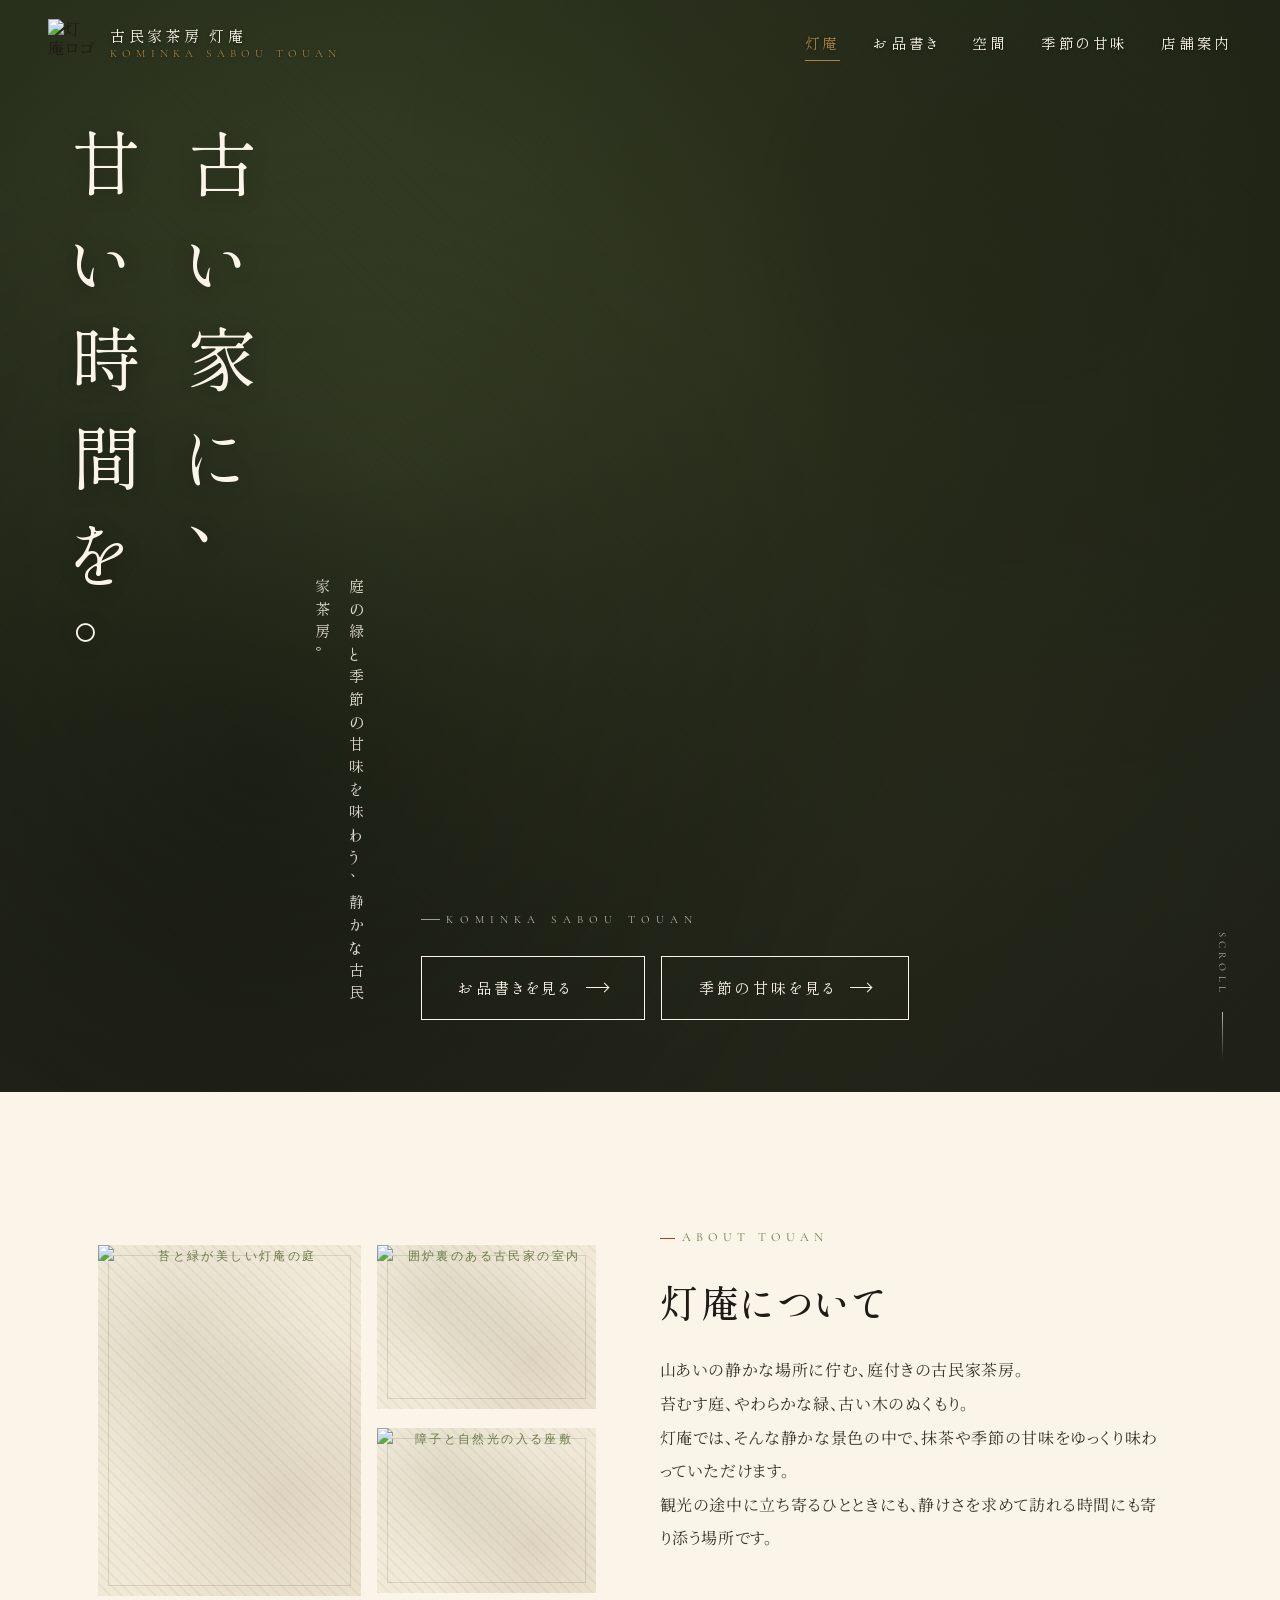
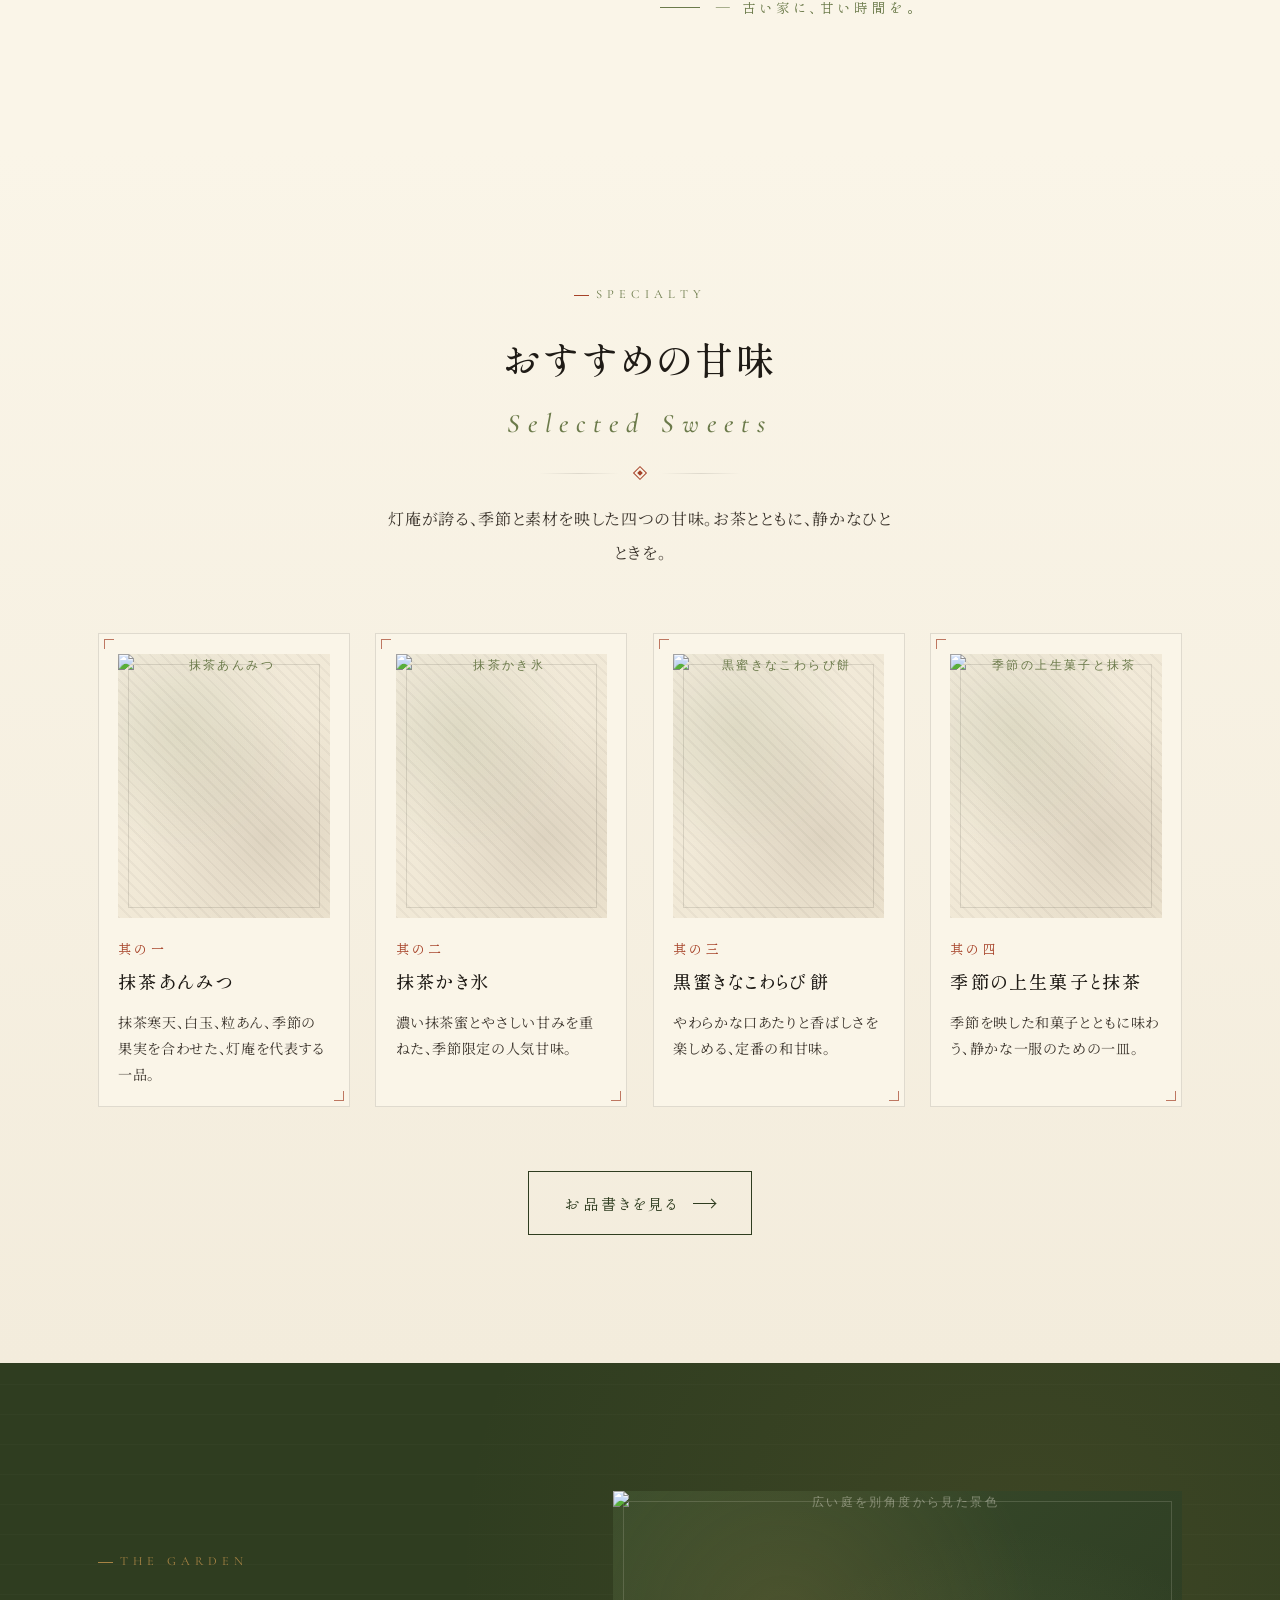
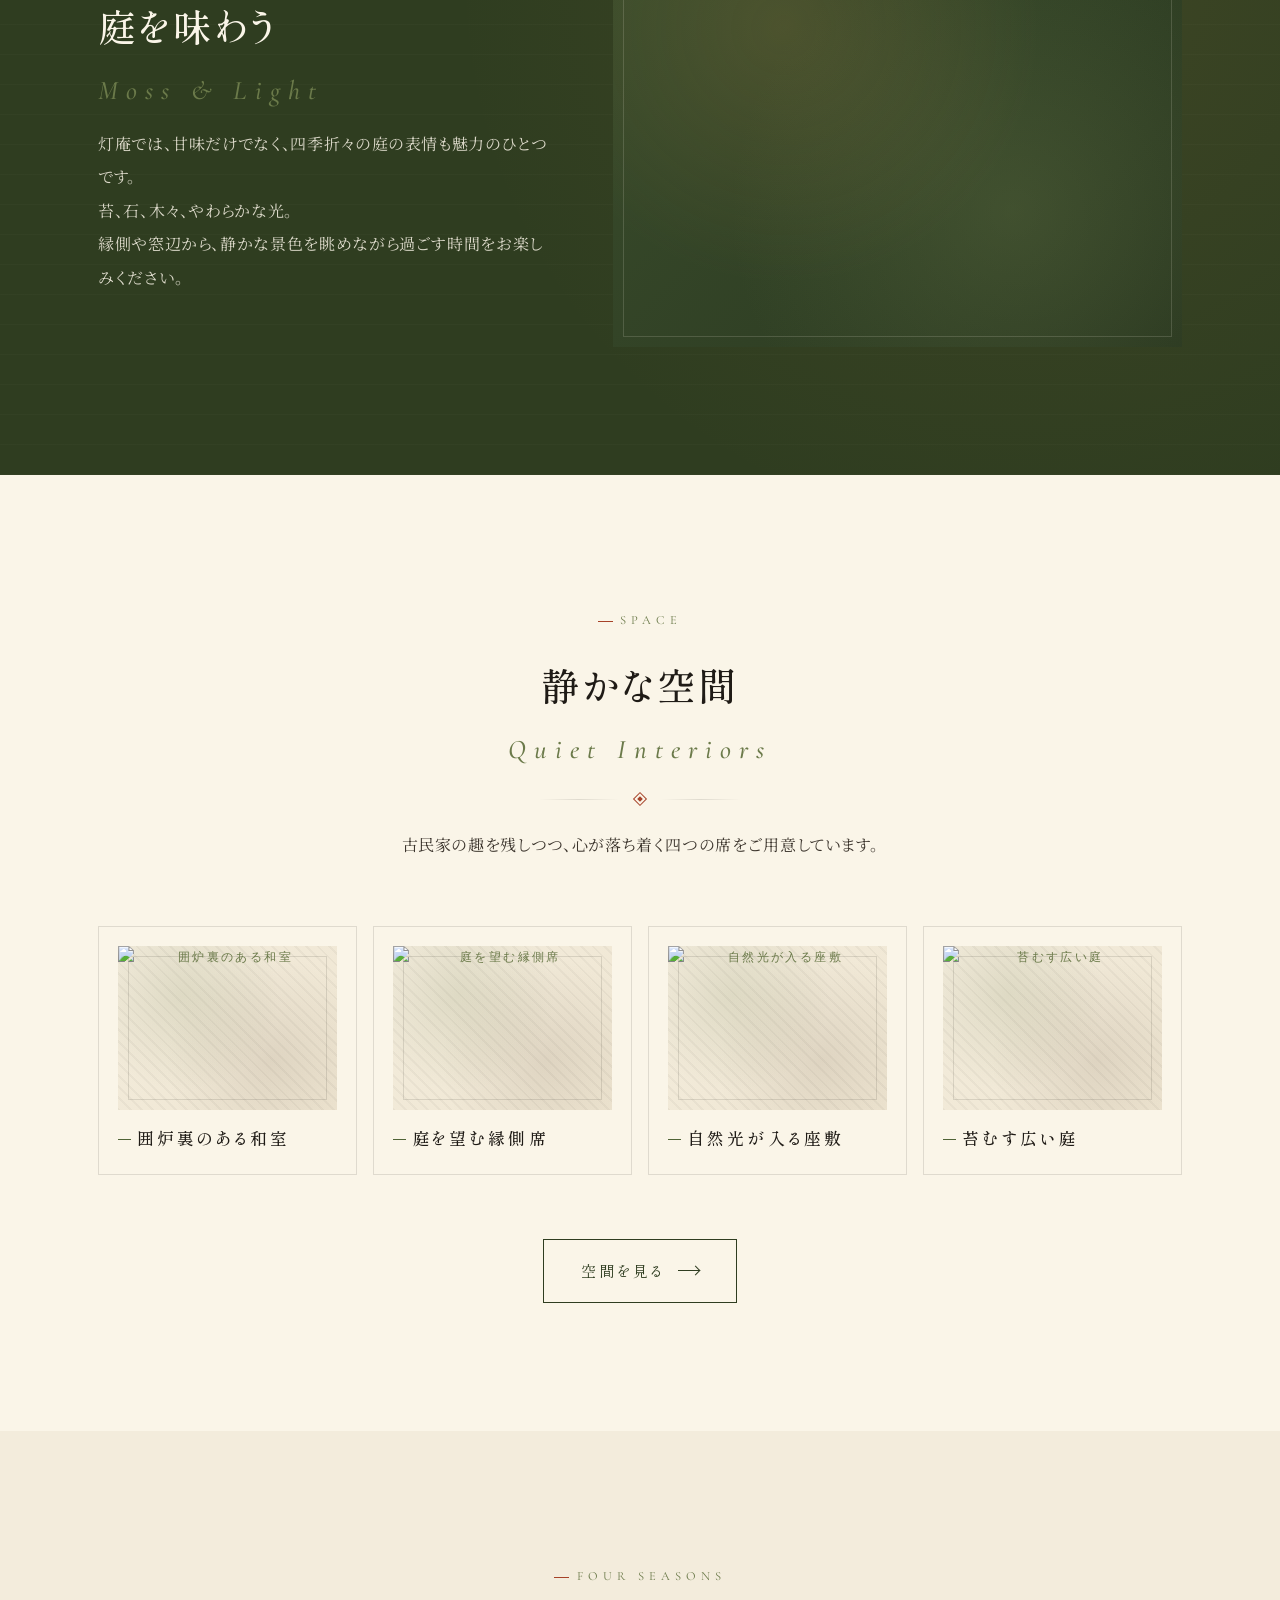
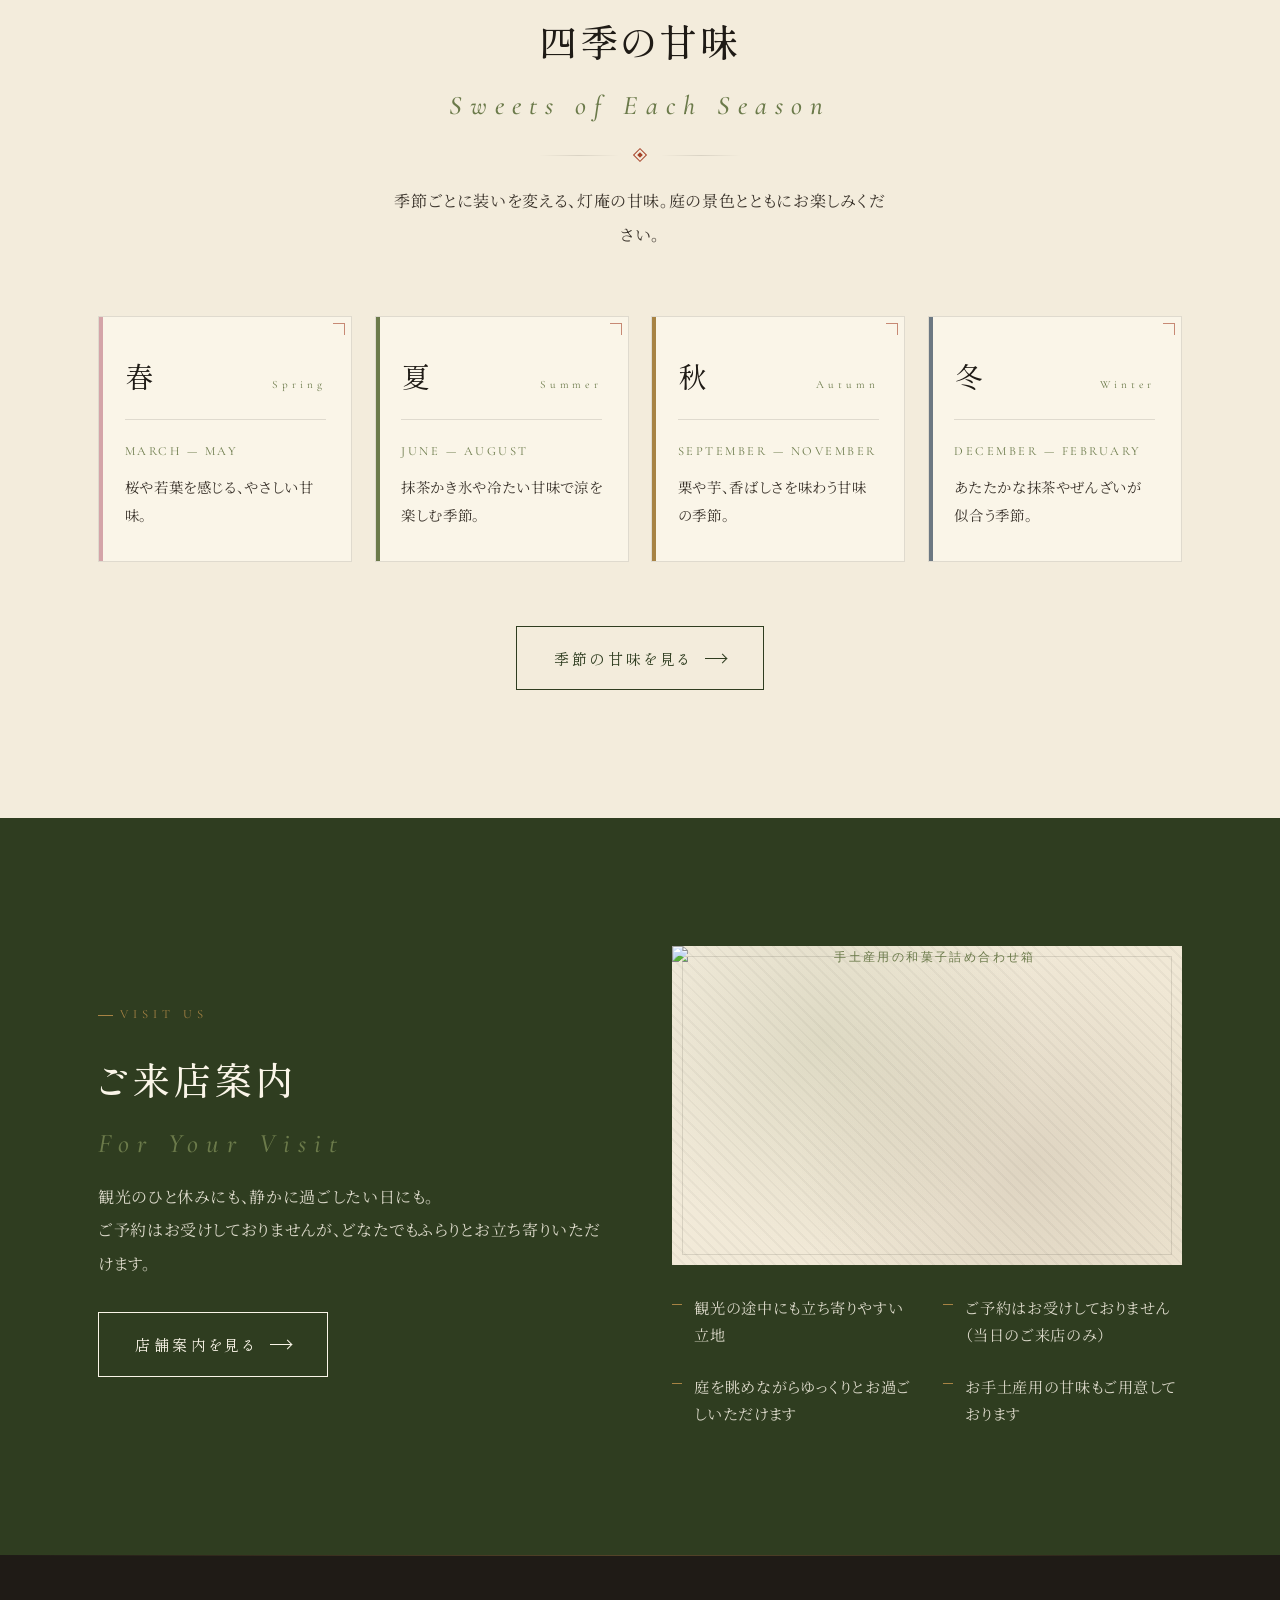
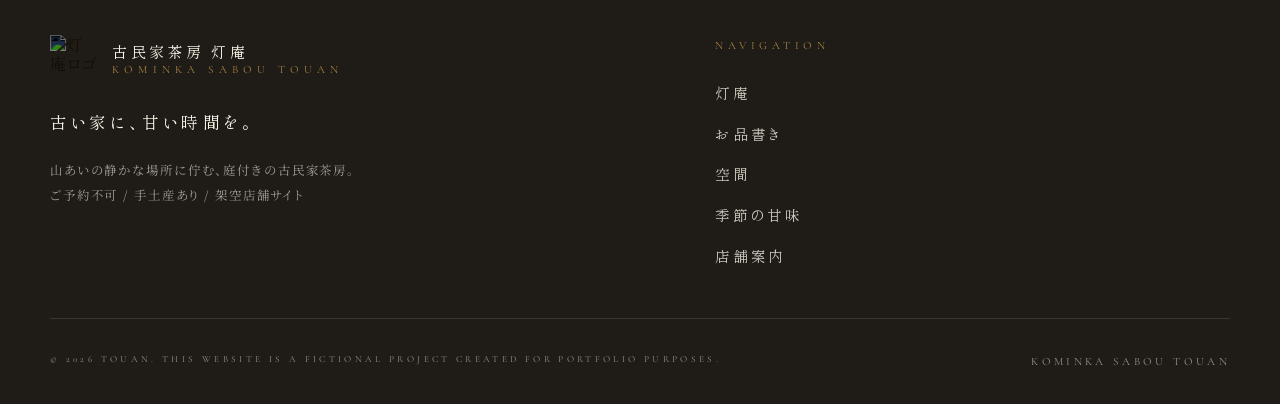
==== index.html @ e117a542 "Add files via upload" ====
<!DOCTYPE html>
<html lang="ja">
<head>
  <meta charset="UTF-8" />
  <meta name="viewport" content="width=device-width, initial-scale=1.0" />
  <title>古民家茶房 灯庵 - TOUAN | 庭と甘味の古民家和カフェ</title>
  <meta name="description" content="山あいの静かな古民家茶房「灯庵 - TOUAN」。苔むす庭、囲炉裏、縁側。季節の和菓子と抹茶を、古い家のやわらかな時間とともに。" />
  <meta name="theme-color" content="#2f3d20" />

  <!-- OGP -->
  <meta property="og:title" content="古民家茶房 灯庵 - TOUAN" />
  <meta property="og:description" content="古い家に、甘い時間を。庭の緑と季節の甘味を味わう、山あいの古民家茶房。" />
  <meta property="og:type" content="website" />

  <!-- Fonts -->
  <link rel="preconnect" href="https://fonts.googleapis.com" />
  <link rel="preconnect" href="https://fonts.gstatic.com" crossorigin />
  <link href="https://fonts.googleapis.com/css2?family=Shippori+Mincho+B1:wght@400;500;600&family=Noto+Serif+JP:wght@400;500&family=Cormorant+Garamond:ital,wght@0,400;0,500;1,400&display=swap" rel="stylesheet" />

  <link rel="stylesheet" href="css/style.css" />
  <link rel="stylesheet" href="css/responsive.css" />
</head>
<body>
  <!-- ============ ヘッダー ============ -->
  <header class="site-header" id="siteHeader">
    <div class="site-header__inner">
      <a href="index.html" class="logo" aria-label="古民家茶房 灯庵 トップへ">
        <img class="logo__mark" src="assets/images/toan-logo.png" alt="灯庵ロゴ" />
        <span class="logo__text">
          <span class="logo__jp">古民家茶房 灯庵</span>
          <span class="logo__en">KOMINKA SABOU TOUAN</span>
        </span>
      </a>

      <nav class="global-nav" aria-label="グローバルナビゲーション">
        <ul class="global-nav__list">
          <li><a href="index.html" class="global-nav__link" data-nav="index.html">灯庵</a></li>
          <li><a href="menu.html" class="global-nav__link" data-nav="menu.html">お品書き</a></li>
          <li><a href="space.html" class="global-nav__link" data-nav="space.html">空間</a></li>
          <li><a href="season.html" class="global-nav__link" data-nav="season.html">季節の甘味</a></li>
          <li><a href="access.html" class="global-nav__link" data-nav="access.html">店舗案内</a></li>
        </ul>
      </nav>

      <button class="hamburger" type="button" aria-label="メニューを開く" aria-controls="mobileMenu" aria-expanded="false">
        <span class="hamburger__line"></span>
        <span class="hamburger__line"></span>
        <span class="hamburger__line"></span>
      </button>
    </div>
  </header>

  <!-- ============ モバイルメニュー ============ -->
  <div class="mobile-menu" id="mobileMenu" aria-hidden="true">
    <ul class="mobile-menu__list">
      <li class="mobile-menu__item">
        <a href="index.html" class="mobile-menu__link" data-nav="index.html">
          灯庵
          <span class="mobile-menu__sub">HOME</span>
        </a>
      </li>
      <li class="mobile-menu__item">
        <a href="menu.html" class="mobile-menu__link" data-nav="menu.html">
          お品書き
          <span class="mobile-menu__sub">MENU</span>
        </a>
      </li>
      <li class="mobile-menu__item">
        <a href="space.html" class="mobile-menu__link" data-nav="space.html">
          空間
          <span class="mobile-menu__sub">SPACE</span>
        </a>
      </li>
      <li class="mobile-menu__item">
        <a href="season.html" class="mobile-menu__link" data-nav="season.html">
          季節の甘味
          <span class="mobile-menu__sub">SEASON</span>
        </a>
      </li>
      <li class="mobile-menu__item">
        <a href="access.html" class="mobile-menu__link" data-nav="access.html">
          店舗案内
          <span class="mobile-menu__sub">ACCESS</span>
        </a>
      </li>
    </ul>
    <p class="mobile-menu__foot">KOMINKA SABOU TOUAN</p>
  </div>

  <main>
    <!-- ============ ヒーロー ============ -->
    <section class="hero" id="hero">
      <div class="hero__bg" aria-hidden="true"></div>

      <div class="hero__inner">
        <div class="hero__copy">
          <h1 class="hero__title">
            <span>古い家に、</span>
            <span>甘い時間を。</span>
          </h1>
          <p class="hero__sub">庭の緑と季節の甘味を味わう、静かな古民家茶房。</p>
        </div>

        <div class="hero__meta">
          <span class="hero__romaji">KOMINKA SABOU TOUAN</span>
          <div class="hero__buttons">
            <a href="menu.html" class="btn btn--light">
              <span>お品書きを見る</span>
              <span class="btn__arrow" aria-hidden="true"></span>
            </a>
            <a href="season.html" class="btn btn--light">
              <span>季節の甘味を見る</span>
              <span class="btn__arrow" aria-hidden="true"></span>
            </a>
          </div>
        </div>
      </div>

      <span class="hero__scroll" aria-hidden="true">SCROLL</span>
    </section>

    <!-- ============ コンセプト ============ -->
    <section class="section concept" id="concept">
      <div class="container">
        <div class="concept__grid">
          <div class="concept__media fade-up">
            <div class="placeholder" role="img" aria-label="灯庵の苔むす庭">
              <img src="assets/images/concept-garden.jpg" alt="苔と緑が美しい灯庵の庭" />
            </div>
            <div class="placeholder" role="img" aria-label="囲炉裏のある室内">
              <img src="assets/images/concept-irori.jpg" alt="囲炉裏のある古民家の室内" />
            </div>
            <div class="placeholder" role="img" aria-label="障子と自然光の入る座敷">
              <img src="assets/images/space-zashiki.jpg" alt="障子と自然光の入る座敷" />
            </div>
          </div>

          <div class="concept__body fade-up fade-up--delay-1">
            <span class="eyebrow">About TOUAN</span>
            <h2 class="section-title">灯庵について</h2>
            <p class="section-lead">
              山あいの静かな場所に佇む、庭付きの古民家茶房。<br />
              苔むす庭、やわらかな緑、古い木のぬくもり。<br />
              灯庵では、そんな静かな景色の中で、抹茶や季節の甘味をゆっくり味わっていただけます。<br />
              観光の途中に立ち寄るひとときにも、静けさを求めて訪れる時間にも寄り添う場所です。
            </p>
            <p class="concept__sign">— 古い家に、甘い時間を。</p>
          </div>
        </div>
      </div>
    </section>

    <!-- ============ おすすめ甘味 ============ -->
    <section class="section section--washi specials" id="specials">
      <div class="container">
        <div class="section-head fade-up">
          <span class="eyebrow">Specialty</span>
          <h2 class="section-title">
            おすすめの甘味
            <span class="section-title__sub">Selected Sweets</span>
          </h2>
          <div class="ornament" aria-hidden="true"><span class="ornament__mark"></span></div>
          <p class="section-lead">灯庵が誇る、季節と素材を映した四つの甘味。お茶とともに、静かなひとときを。</p>
        </div>

        <div class="specials__grid">
          <article class="special-card fade-up">
            <div class="special-card__media">
              <div class="placeholder">
                <img src="assets/images/menu-anmitsu.jpg" alt="抹茶あんみつ" />
              </div>
            </div>
            <span class="special-card__no">其の一</span>
            <h3 class="special-card__name">抹茶あんみつ</h3>
            <p class="special-card__desc">抹茶寒天、白玉、粒あん、季節の果実を合わせた、灯庵を代表する一品。</p>
          </article>

          <article class="special-card fade-up fade-up--delay-1">
            <div class="special-card__media">
              <div class="placeholder">
                <img src="assets/images/menu-kakigori.jpg" alt="抹茶かき氷" />
              </div>
            </div>
            <span class="special-card__no">其の二</span>
            <h3 class="special-card__name">抹茶かき氷</h3>
            <p class="special-card__desc">濃い抹茶蜜とやさしい甘みを重ねた、季節限定の人気甘味。</p>
          </article>

          <article class="special-card fade-up fade-up--delay-2">
            <div class="special-card__media">
              <div class="placeholder">
                <img src="assets/images/menu-warabi.jpg" alt="黒蜜きなこわらび餅" />
              </div>
            </div>
            <span class="special-card__no">其の三</span>
            <h3 class="special-card__name">黒蜜きなこわらび餅</h3>
            <p class="special-card__desc">やわらかな口あたりと香ばしさを楽しめる、定番の和甘味。</p>
          </article>

          <article class="special-card fade-up fade-up--delay-3">
            <div class="special-card__media">
              <div class="placeholder">
                <img src="assets/images/menu-jouswagashi.jpg" alt="季節の上生菓子と抹茶" />
              </div>
            </div>
            <span class="special-card__no">其の四</span>
            <h3 class="special-card__name">季節の上生菓子と抹茶</h3>
            <p class="special-card__desc">季節を映した和菓子とともに味わう、静かな一服のための一皿。</p>
          </article>
        </div>

        <div class="specials__cta">
          <a href="menu.html" class="btn btn--matcha">
            <span>お品書きを見る</span>
            <span class="btn__arrow" aria-hidden="true"></span>
          </a>
        </div>
      </div>
    </section>

    <!-- ============ 庭の魅力 ============ -->
    <section class="section garden" id="garden">
      <div class="container">
        <div class="garden__inner">
          <div class="garden__copy fade-up">
            <span class="eyebrow">The Garden</span>
            <h2 class="section-title">
              庭を味わう
              <span class="section-title__sub">Moss & Light</span>
            </h2>
            <p class="section-lead">
              灯庵では、甘味だけでなく、四季折々の庭の表情も魅力のひとつです。<br />
              苔、石、木々、やわらかな光。<br />
              縁側や窓辺から、静かな景色を眺めながら過ごす時間をお楽しみください。
            </p>
          </div>

          <div class="garden__media fade-up fade-up--delay-1">
            <div class="placeholder" role="img" aria-label="灯庵の広い庭">
              <img src="assets/images/space-garden.jpg" alt="広い庭を別角度から見た景色" />
            </div>
          </div>
        </div>
      </div>
    </section>

    <!-- ============ 空間紹介 ============ -->
    <section class="section spaces" id="spaces">
      <div class="container">
        <div class="section-head fade-up">
          <span class="eyebrow">Space</span>
          <h2 class="section-title">
            静かな空間
            <span class="section-title__sub">Quiet Interiors</span>
          </h2>
          <div class="ornament" aria-hidden="true"><span class="ornament__mark"></span></div>
          <p class="section-lead">古民家の趣を残しつつ、心が落ち着く四つの席をご用意しています。</p>
        </div>

        <div class="spaces__grid">
          <article class="space-card fade-up">
            <div class="space-card__media">
              <div class="placeholder">
                <img src="assets/images/space-irori.jpg" alt="囲炉裏のある和室" />
              </div>
            </div>
            <h3 class="space-card__name">囲炉裏のある和室</h3>
          </article>

          <article class="space-card fade-up fade-up--delay-1">
            <div class="space-card__media">
              <div class="placeholder">
                <img src="assets/images/space-engawa.jpg" alt="庭を望む縁側席" />
              </div>
            </div>
            <h3 class="space-card__name">庭を望む縁側席</h3>
          </article>

          <article class="space-card fade-up fade-up--delay-2">
            <div class="space-card__media">
              <div class="placeholder">
                <img src="assets/images/space-zashiki.jpg" alt="自然光が入る座敷" />
              </div>
            </div>
            <h3 class="space-card__name">自然光が入る座敷</h3>
          </article>

          <article class="space-card fade-up fade-up--delay-3">
            <div class="space-card__media">
              <div class="placeholder">
                <img src="assets/images/space-garden.jpg" alt="苔むす広い庭" />
              </div>
            </div>
            <h3 class="space-card__name">苔むす広い庭</h3>
          </article>
        </div>

        <div class="spaces__cta">
          <a href="space.html" class="btn btn--matcha">
            <span>空間を見る</span>
            <span class="btn__arrow" aria-hidden="true"></span>
          </a>
        </div>
      </div>
    </section>

    <!-- ============ 四季の甘味 ============ -->
    <section class="section seasons" id="seasons">
      <div class="container">
        <div class="section-head fade-up">
          <span class="eyebrow">Four Seasons</span>
          <h2 class="section-title">
            四季の甘味
            <span class="section-title__sub">Sweets of Each Season</span>
          </h2>
          <div class="ornament" aria-hidden="true"><span class="ornament__mark"></span></div>
          <p class="section-lead">季節ごとに装いを変える、灯庵の甘味。庭の景色とともにお楽しみください。</p>
        </div>

        <div class="seasons__grid">
          <article class="season-card season-card--spring fade-up">
            <div class="season-card__head">
              <span class="season-card__kanji">春</span>
              <span class="season-card__romaji">Spring</span>
            </div>
            <div class="season-card__body">
              <span class="season-card__months">MARCH — MAY</span>
              <p class="season-card__text">桜や若葉を感じる、やさしい甘味。</p>
            </div>
          </article>

          <article class="season-card season-card--summer fade-up fade-up--delay-1">
            <div class="season-card__head">
              <span class="season-card__kanji">夏</span>
              <span class="season-card__romaji">Summer</span>
            </div>
            <div class="season-card__body">
              <span class="season-card__months">JUNE — AUGUST</span>
              <p class="season-card__text">抹茶かき氷や冷たい甘味で涼を楽しむ季節。</p>
            </div>
          </article>

          <article class="season-card season-card--autumn fade-up fade-up--delay-2">
            <div class="season-card__head">
              <span class="season-card__kanji">秋</span>
              <span class="season-card__romaji">Autumn</span>
            </div>
            <div class="season-card__body">
              <span class="season-card__months">SEPTEMBER — NOVEMBER</span>
              <p class="season-card__text">栗や芋、香ばしさを味わう甘味の季節。</p>
            </div>
          </article>

          <article class="season-card season-card--winter fade-up fade-up--delay-3">
            <div class="season-card__head">
              <span class="season-card__kanji">冬</span>
              <span class="season-card__romaji">Winter</span>
            </div>
            <div class="season-card__body">
              <span class="season-card__months">DECEMBER — FEBRUARY</span>
              <p class="season-card__text">あたたかな抹茶やぜんざいが似合う季節。</p>
            </div>
          </article>
        </div>

        <div class="seasons__cta">
          <a href="season.html" class="btn btn--matcha">
            <span>季節の甘味を見る</span>
            <span class="btn__arrow" aria-hidden="true"></span>
          </a>
        </div>
      </div>
    </section>

    <!-- ============ 来店案内 ============ -->
    <section class="section invite" id="invite">
      <div class="container">
        <div class="invite__inner">
          <div class="invite__head fade-up">
            <span class="eyebrow">Visit Us</span>
            <h2 class="section-title">
              ご来店案内
              <span class="section-title__sub">For Your Visit</span>
            </h2>
            <p class="section-lead" style="color: rgba(250, 245, 232, 0.85);">
              観光のひと休みにも、静かに過ごしたい日にも。<br />
              ご予約はお受けしておりませんが、どなたでもふらりとお立ち寄りいただけます。
            </p>
            <div class="invite__cta">
              <a href="access.html" class="btn btn--light">
                <span>店舗案内を見る</span>
                <span class="btn__arrow" aria-hidden="true"></span>
              </a>
            </div>
          </div>

          <div class="invite__right fade-up fade-up--delay-1">
            <div class="invite__media">
              <div class="placeholder" role="img" aria-label="手土産の和菓子詰め合わせ">
                <img src="assets/images/gift-assortment.jpg" alt="手土産用の和菓子詰め合わせ箱" />
              </div>
            </div>
            <ul class="invite__list">
              <li>観光の途中にも立ち寄りやすい立地</li>
              <li>ご予約はお受けしておりません（当日のご来店のみ）</li>
              <li>庭を眺めながらゆっくりとお過ごしいただけます</li>
              <li>お手土産用の甘味もご用意しております</li>
            </ul>
          </div>
        </div>
      </div>
    </section>
  </main>

  <!-- ============ フッター ============ -->
  <footer class="site-footer">
    <div class="site-footer__inner">
      <div class="site-footer__brand">
        <div class="logo">
          <img class="logo__mark" src="assets/images/toan-logo.png" alt="灯庵ロゴ" />
          <span class="logo__text">
            <span class="logo__jp">古民家茶房 灯庵</span>
            <span class="logo__en">KOMINKA SABOU TOUAN</span>
          </span>
        </div>
        <p class="site-footer__tagline">古い家に、甘い時間を。</p>
        <p class="site-footer__note">
          山あいの静かな場所に佇む、庭付きの古民家茶房。<br />
          ご予約不可 / 手土産あり / 架空店舗サイト
        </p>
      </div>

      <nav class="site-footer__nav" aria-label="フッターナビゲーション">
        <span class="site-footer__nav-title">Navigation</span>
        <a href="index.html" class="site-footer__nav-link" data-nav="index.html">灯庵</a>
        <a href="menu.html" class="site-footer__nav-link" data-nav="menu.html">お品書き</a>
        <a href="space.html" class="site-footer__nav-link" data-nav="space.html">空間</a>
        <a href="season.html" class="site-footer__nav-link" data-nav="season.html">季節の甘味</a>
        <a href="access.html" class="site-footer__nav-link" data-nav="access.html">店舗案内</a>
      </nav>
    </div>

    <div class="site-footer__bottom">
      <small>© 2026 TOUAN. This website is a fictional project created for portfolio purposes.</small>
      <span>KOMINKA SABOU TOUAN</span>
    </div>
  </footer>

  <script src="js/main.js"></script>
  <script src="js/effects.js"></script>
</body>
</html>
---- css/style.css ----
@charset "UTF-8";

/* ==========================================================================
   古民家茶房 灯庵 - TOUAN
   公式サイト 共通スタイルシート
   ========================================================================== */

/* -----------------------------
   デザイントークン（カラー・タイポ）
   ----------------------------- */
:root {
  /* 和の配色 */
  --color-kinari: #f3ecdc;          /* 生成り */
  --color-washi: #faf5e8;           /* 和紙の白 */
  --color-washi-soft: #efe6d2;      /* 和紙の影 */
  --color-sumi: #1f1b16;            /* 墨色 */
  --color-sumi-soft: #3b342c;       /* やわらかい墨 */
  --color-matcha-deep: #2f3d20;     /* 深い抹茶 */
  --color-matcha: #4f6336;          /* 抹茶 */
  --color-moss: #6b7a4a;            /* 苔の緑 */
  --color-moss-light: #889668;      /* 薄い苔 */
  --color-wood: #5c4632;            /* 木の茶 */
  --color-wood-light: #8c6d4f;      /* 明るい木 */
  --color-vermilion: #a64228;       /* 朱色 */
  --color-gold-brown: #a78344;      /* 金茶 */
  --color-line: rgba(31, 27, 22, 0.12);
  --color-line-soft: rgba(31, 27, 22, 0.06);

  /* タイポグラフィ */
  --font-mincho: "Shippori Mincho B1", "Shippori Mincho", "Noto Serif JP", "游明朝", YuMincho, "Hiragino Mincho ProN", "Yu Mincho", serif;
  --font-serif: "Noto Serif JP", "游明朝", YuMincho, "Hiragino Mincho ProN", serif;
  --font-latin: "Cormorant Garamond", "EB Garamond", "Times New Roman", serif;
  --font-sans: "Noto Sans JP", -apple-system, BlinkMacSystemFont, "Hiragino Kaku Gothic ProN", sans-serif;

  /* スペーシング */
  --gutter: clamp(1.25rem, 4vw, 3rem);
  --section-y: clamp(5rem, 10vw, 9rem);
  --max-content: 1180px;

  /* レイヤー */
  --z-header: 100;
  --z-menu: 200;
  --z-modal: 300;

  /* イージング */
  --ease-soft: cubic-bezier(0.22, 0.61, 0.36, 1);
}

/* -----------------------------
   リセット & ベース
   ----------------------------- */
*,
*::before,
*::after {
  box-sizing: border-box;
}

html {
  scroll-behavior: smooth;
  -webkit-text-size-adjust: 100%;
}

body {
  margin: 0;
  color: var(--color-sumi);
  background: var(--color-washi);
  font-family: var(--font-serif);
  font-size: 16px;
  line-height: 1.9;
  letter-spacing: 0.04em;
  font-feature-settings: "palt";
  -webkit-font-smoothing: antialiased;
  -moz-osx-font-smoothing: grayscale;

  /* 和紙＋青海波（せいがいは）の重ね背景 */
  background-image:
    url("data:image/svg+xml,%3Csvg xmlns='http://www.w3.org/2000/svg' width='80' height='40' viewBox='0 0 80 40'%3E%3Cg fill='none' stroke='%231f1b16' stroke-opacity='0.05' stroke-width='0.5'%3E%3Cpath d='M 0 40 A 20 20 0 0 1 40 40 A 20 20 0 0 1 80 40'/%3E%3Cpath d='M 0 40 A 13 13 0 0 1 40 40 A 13 13 0 0 1 80 40'/%3E%3Cpath d='M 0 40 A 6 6 0 0 1 40 40 A 6 6 0 0 1 80 40'/%3E%3C/g%3E%3C/svg%3E"),
    radial-gradient(circle at 15% 25%, rgba(107, 122, 74, 0.05) 0, transparent 40%),
    radial-gradient(circle at 85% 70%, rgba(92, 70, 50, 0.04) 0, transparent 45%),
    repeating-linear-gradient(
      45deg,
      rgba(31, 27, 22, 0.012) 0px,
      rgba(31, 27, 22, 0.012) 1px,
      transparent 1px,
      transparent 4px
    );
  background-size: 80px 40px, auto, auto, auto;
  background-attachment: fixed;
}

img,
picture,
svg {
  max-width: 100%;
  display: block;
}

a {
  color: inherit;
  text-decoration: none;
  transition: color 0.3s var(--ease-soft), opacity 0.3s var(--ease-soft);
}

button {
  font-family: inherit;
  cursor: pointer;
  border: 0;
  background: none;
  color: inherit;
  padding: 0;
}

ul,
ol {
  list-style: none;
  padding: 0;
  margin: 0;
}

h1, h2, h3, h4, h5, h6 {
  font-family: var(--font-mincho);
  font-weight: 500;
  letter-spacing: 0.08em;
  line-height: 1.5;
  margin: 0;
}

p {
  margin: 0;
}

/* -----------------------------
   ユーティリティ
   ----------------------------- */
.container {
  width: 100%;
  max-width: var(--max-content);
  margin-inline: auto;
  padding-inline: var(--gutter);
}

.tategaki {
  writing-mode: vertical-rl;
  -ms-writing-mode: tb-rl;
  text-orientation: upright;
  font-feature-settings: "vpal";
}

.tategaki--mixed {
  writing-mode: vertical-rl;
  text-orientation: mixed;
}

.section {
  padding-block: var(--section-y);
  position: relative;
}

.section--washi {
  background: linear-gradient(180deg, var(--color-washi) 0%, var(--color-kinari) 100%);
}

.section--dark {
  background: var(--color-matcha-deep);
  color: var(--color-washi);
}

.section--dark h2,
.section--dark h3 {
  color: var(--color-washi);
}

.eyebrow {
  font-family: var(--font-latin);
  font-size: 0.78rem;
  letter-spacing: 0.4em;
  text-transform: uppercase;
  color: var(--color-moss);
  display: inline-block;
  position: relative;
  padding-left: 1.8em;
}

.eyebrow::before {
  content: "";
  position: absolute;
  left: 0;
  top: 50%;
  width: 1.2em;
  height: 1px;
  background: var(--color-vermilion);
}

/* 暗背景セクションでは金茶の線に */
.garden .eyebrow::before,
.invite .eyebrow::before,
.welcome .eyebrow::before,
.section--dark .eyebrow::before {
  background: var(--color-gold-brown);
}

.section-title {
  font-size: clamp(1.6rem, 3.2vw, 2.4rem);
  font-weight: 500;
  margin-block: 0.6em 0.4em;
  color: var(--color-sumi);
}

.section-title__sub {
  display: block;
  font-family: var(--font-latin);
  font-size: 0.7em;
  letter-spacing: 0.3em;
  color: var(--color-moss);
  margin-top: 0.6em;
  font-style: italic;
}

.section-lead {
  font-size: 1rem;
  line-height: 2.1;
  color: var(--color-sumi-soft);
  max-width: 56ch;
}

.section-head {
  text-align: center;
  margin-bottom: clamp(2.5rem, 5vw, 4rem);
}

.section-head .section-lead {
  margin-inline: auto;
  margin-top: 1.4rem;
}

/* 飾り線（和紙の継ぎ目イメージ） */
.ornament {
  display: flex;
  align-items: center;
  justify-content: center;
  gap: 1rem;
  margin: 1.5rem 0;
}

.ornament::before,
.ornament::after {
  content: "";
  flex: 1;
  max-width: 80px;
  height: 1px;
  background: linear-gradient(90deg, transparent, var(--color-line), transparent);
}

.ornament__mark {
  width: 10px;
  height: 10px;
  border: 1px solid var(--color-vermilion);
  transform: rotate(45deg);
  position: relative;
}

.ornament__mark::before {
  content: "";
  position: absolute;
  inset: 2px;
  background: var(--color-vermilion);
}

/* ボタン */
.btn {
  display: inline-flex;
  align-items: center;
  gap: 0.9em;
  font-family: var(--font-mincho);
  font-size: 0.95rem;
  letter-spacing: 0.22em;
  padding: 1.1em 2.4em;
  border: 1px solid var(--color-sumi);
  background: transparent;
  color: var(--color-sumi);
  position: relative;
  overflow: hidden;
  transition: color 0.4s var(--ease-soft), border-color 0.4s var(--ease-soft);
}

.btn::before {
  content: "";
  position: absolute;
  inset: 0;
  background: var(--color-sumi);
  transform: translateX(-101%);
  transition: transform 0.5s var(--ease-soft);
  z-index: 0;
}

.btn > * {
  position: relative;
  z-index: 1;
}

.btn:hover {
  color: var(--color-washi);
}

.btn:hover::before {
  transform: translateX(0);
}

.btn--matcha {
  border-color: var(--color-matcha-deep);
  color: var(--color-matcha-deep);
}

.btn--matcha::before {
  background: var(--color-matcha-deep);
}

.btn--matcha:hover {
  color: var(--color-washi);
}

.btn--light {
  border-color: var(--color-washi);
  color: var(--color-washi);
}

.btn--light::before {
  background: var(--color-washi);
}

.btn--light:hover {
  color: var(--color-matcha-deep);
}

.btn__arrow {
  width: 1.4em;
  height: 1px;
  background: currentColor;
  position: relative;
  display: inline-block;
}

.btn__arrow::after {
  content: "";
  position: absolute;
  right: 0;
  top: -3px;
  width: 7px;
  height: 7px;
  border-top: 1px solid currentColor;
  border-right: 1px solid currentColor;
  transform: rotate(45deg);
}

/* プレースホルダー画像 */
.placeholder {
  position: relative;
  width: 100%;
  background: linear-gradient(135deg, var(--color-kinari), var(--color-washi-soft));
  overflow: hidden;
  display: flex;
  align-items: center;
  justify-content: center;
  color: var(--color-moss);
  font-family: var(--font-latin);
  letter-spacing: 0.2em;
  font-size: 0.75rem;
  text-align: center;
  isolation: isolate;
}

.placeholder::before {
  content: "";
  position: absolute;
  inset: 0;
  background-image:
    repeating-linear-gradient(45deg, rgba(31, 27, 22, 0.04) 0 2px, transparent 2px 8px),
    radial-gradient(circle at 30% 30%, rgba(107, 122, 74, 0.15), transparent 50%),
    radial-gradient(circle at 70% 70%, rgba(92, 70, 50, 0.12), transparent 55%);
  z-index: -1;
}

.placeholder::after {
  content: "";
  position: absolute;
  inset: 10px;
  border: 1px solid rgba(31, 27, 22, 0.12);
  z-index: -1;
}

.placeholder img {
  position: absolute;
  inset: 0;
  width: 100%;
  height: 100%;
  object-fit: cover;
}

.placeholder__label {
  position: relative;
  padding: 0.6em 1.2em;
  background: rgba(250, 245, 232, 0.7);
  border: 1px solid rgba(31, 27, 22, 0.15);
}

/* -----------------------------
   ヘッダー
   ----------------------------- */
.site-header {
  position: fixed;
  top: 0;
  left: 0;
  right: 0;
  z-index: var(--z-header);
  padding-block: 1.2rem;
  transition: background-color 0.45s var(--ease-soft), padding 0.4s var(--ease-soft), box-shadow 0.4s var(--ease-soft);
  background: transparent;
}

.site-header.is-scrolled {
  background: rgba(250, 245, 232, 0.92);
  backdrop-filter: blur(14px) saturate(120%);
  -webkit-backdrop-filter: blur(14px) saturate(120%);
  padding-block: 0.8rem;
  box-shadow: 0 1px 0 var(--color-line-soft);
}

.site-header--solid {
  background: rgba(250, 245, 232, 0.92);
  backdrop-filter: blur(14px) saturate(120%);
  -webkit-backdrop-filter: blur(14px) saturate(120%);
  box-shadow: 0 1px 0 var(--color-line-soft);
}

.site-header__inner {
  display: flex;
  align-items: center;
  justify-content: space-between;
  gap: 2rem;
  max-width: 1320px;
  margin-inline: auto;
  padding-inline: var(--gutter);
}

.logo {
  display: flex;
  align-items: center;
  gap: 0.9rem;
  line-height: 1.2;
}

.logo__mark {
  width: 48px;
  height: 48px;
  object-fit: contain;
  flex-shrink: 0;
  display: block;
  transition: opacity 0.3s var(--ease-soft);
  /* 生成り背景なじみ用 */
  mix-blend-mode: multiply;
}

.logo:hover .logo__mark {
  opacity: 0.85;
}

.logo__text {
  display: flex;
  flex-direction: column;
}

.logo__jp {
  font-family: var(--font-mincho);
  font-size: 0.95rem;
  letter-spacing: 0.22em;
  color: var(--color-sumi);
  transition: color 0.4s var(--ease-soft), text-shadow 0.4s var(--ease-soft);
}

.logo__en {
  font-family: var(--font-latin);
  font-size: 0.7rem;
  letter-spacing: 0.45em;
  color: var(--color-moss);
  margin-top: 2px;
  transition: color 0.4s var(--ease-soft), text-shadow 0.4s var(--ease-soft);
}

/* ナビゲーション */
.global-nav__list {
  display: flex;
  align-items: center;
  gap: clamp(1.5rem, 2.6vw, 2.6rem);
}

.global-nav__link {
  font-family: var(--font-mincho);
  font-size: 0.92rem;
  letter-spacing: 0.18em;
  position: relative;
  padding-block: 0.5rem;
  color: var(--color-sumi);
  transition: color 0.4s var(--ease-soft), text-shadow 0.4s var(--ease-soft);
}

.global-nav__link::after {
  content: "";
  position: absolute;
  left: 50%;
  bottom: 0;
  width: 0;
  height: 1px;
  background: var(--color-matcha);
  transition: width 0.4s var(--ease-soft), left 0.4s var(--ease-soft);
}

.global-nav__link:hover::after,
.global-nav__link.is-current::after {
  width: 100%;
  left: 0;
}

.global-nav__link.is-current {
  color: var(--color-matcha-deep);
}

/* -----------------------------
   ヘッダー：ヒーロー上（透過状態）の配色
   暗背景でも読みやすいよう明るい文字色に切替
   ----------------------------- */
.site-header:not(.is-scrolled):not(.site-header--solid) .logo__jp {
  color: var(--color-washi);
  text-shadow: 0 1px 4px rgba(0, 0, 0, 0.45);
}

.site-header:not(.is-scrolled):not(.site-header--solid) .logo__en {
  color: var(--color-gold-brown);
  text-shadow: 0 1px 3px rgba(0, 0, 0, 0.4);
}

.site-header:not(.is-scrolled):not(.site-header--solid) .global-nav__link {
  color: var(--color-washi);
  text-shadow: 0 1px 4px rgba(0, 0, 0, 0.45);
}

.site-header:not(.is-scrolled):not(.site-header--solid) .global-nav__link::after {
  background: var(--color-gold-brown);
}

.site-header:not(.is-scrolled):not(.site-header--solid) .global-nav__link.is-current {
  color: var(--color-gold-brown);
}

.site-header:not(.is-scrolled):not(.site-header--solid) .hamburger__line {
  background: var(--color-washi);
  box-shadow: 0 1px 2px rgba(0, 0, 0, 0.35);
}

/* 透過状態ではロゴ画像の multiply を解除して画像本来の色を見せる */
.site-header:not(.is-scrolled):not(.site-header--solid) .logo__mark {
  mix-blend-mode: normal;
}

/* ハンバーガー */
.hamburger {
  width: 44px;
  height: 44px;
  display: none;
  position: relative;
  z-index: calc(var(--z-menu) + 1);
}

.hamburger__line {
  position: absolute;
  left: 11px;
  width: 22px;
  height: 1px;
  background: var(--color-sumi);
  transition: transform 0.45s var(--ease-soft), opacity 0.3s var(--ease-soft), top 0.4s var(--ease-soft), background-color 0.4s var(--ease-soft);
}

.hamburger__line:nth-child(1) { top: 16px; }
.hamburger__line:nth-child(2) { top: 22px; }
.hamburger__line:nth-child(3) { top: 28px; }

.hamburger.is-open .hamburger__line:nth-child(1) {
  top: 22px;
  transform: rotate(45deg);
}

.hamburger.is-open .hamburger__line:nth-child(2) {
  opacity: 0;
}

.hamburger.is-open .hamburger__line:nth-child(3) {
  top: 22px;
  transform: rotate(-45deg);
}

/* モバイルメニュー（オーバーレイ） */
.mobile-menu {
  position: fixed;
  inset: 0;
  background: var(--color-washi);
  z-index: var(--z-menu);
  display: flex;
  align-items: center;
  justify-content: center;
  padding: 5rem var(--gutter) 3rem;
  opacity: 0;
  pointer-events: none;
  transition: opacity 0.5s var(--ease-soft);
  background-image:
    repeating-linear-gradient(0deg, rgba(31,27,22,0.02) 0 1px, transparent 1px 24px),
    repeating-linear-gradient(90deg, rgba(31,27,22,0.02) 0 1px, transparent 1px 24px);
}

.mobile-menu.is-open {
  opacity: 1;
  pointer-events: auto;
}

.mobile-menu__list {
  display: flex;
  flex-direction: column;
  align-items: center;
  gap: 1.5rem;
  text-align: center;
}

.mobile-menu__item {
  opacity: 0;
  transform: translateY(20px);
  transition: opacity 0.6s var(--ease-soft), transform 0.6s var(--ease-soft);
}

.mobile-menu.is-open .mobile-menu__item {
  opacity: 1;
  transform: translateY(0);
}

.mobile-menu.is-open .mobile-menu__item:nth-child(1) { transition-delay: 0.15s; }
.mobile-menu.is-open .mobile-menu__item:nth-child(2) { transition-delay: 0.22s; }
.mobile-menu.is-open .mobile-menu__item:nth-child(3) { transition-delay: 0.29s; }
.mobile-menu.is-open .mobile-menu__item:nth-child(4) { transition-delay: 0.36s; }
.mobile-menu.is-open .mobile-menu__item:nth-child(5) { transition-delay: 0.43s; }

.mobile-menu__link {
  font-family: var(--font-mincho);
  font-size: 1.4rem;
  letter-spacing: 0.3em;
  color: var(--color-sumi);
  position: relative;
  display: inline-block;
  padding-block: 0.6rem;
}

.mobile-menu__link.is-current {
  color: var(--color-matcha-deep);
}

.mobile-menu__link.is-current::before {
  content: "";
  position: absolute;
  left: -1.4em;
  top: 50%;
  width: 0.8em;
  height: 1px;
  background: var(--color-matcha-deep);
}

.mobile-menu__sub {
  font-family: var(--font-latin);
  font-size: 0.65rem;
  letter-spacing: 0.4em;
  color: var(--color-moss);
  display: block;
  margin-top: 0.4rem;
}

.mobile-menu__foot {
  position: absolute;
  bottom: 2rem;
  left: 0;
  right: 0;
  text-align: center;
  font-family: var(--font-latin);
  font-size: 0.7rem;
  letter-spacing: 0.4em;
  color: var(--color-moss);
}

/* スクロールロック */
body.no-scroll {
  overflow: hidden;
}

/* -----------------------------
   ヒーロー（トップページ）
   ----------------------------- */
.hero {
  position: relative;
  min-height: 100svh;
  display: flex;
  align-items: flex-end;
  padding: 8rem var(--gutter) 4rem;
  overflow: hidden;
  isolation: isolate;
  color: var(--color-washi);
}

.hero__bg {
  position: absolute;
  inset: 0;
  z-index: -2;
  /* 画像がある場合はそれを表示、無い場合は和風グラデーションが見える */
  background:
    linear-gradient(180deg, rgba(31, 27, 22, 0.35) 0%, rgba(31, 27, 22, 0.65) 100%),
    url('../assets/images/hero-touan-exterior.jpg') center/cover no-repeat,
    radial-gradient(circle at 30% 40%, #4f6336 0%, #2f3d20 45%, #1f2a18 100%);
}

.hero__bg::before {
  content: "";
  position: absolute;
  inset: 0;
  background-image:
    radial-gradient(circle at 20% 70%, rgba(0,0,0,0.35), transparent 50%),
    radial-gradient(circle at 80% 20%, rgba(167, 131, 68, 0.18), transparent 55%);
  mix-blend-mode: multiply;
}

.hero__bg::after {
  content: "";
  position: absolute;
  inset: 0;
  background-image:
    repeating-linear-gradient(45deg, rgba(0,0,0,0.06) 0 1px, transparent 1px 6px);
  opacity: 0.5;
}

.hero__placeholder {
  position: absolute;
  inset: 0;
  z-index: -1;
  display: grid;
  place-items: center;
  color: rgba(250, 245, 232, 0.45);
  font-family: var(--font-latin);
  letter-spacing: 0.4em;
  font-size: 0.75rem;
}

.hero__inner {
  width: 100%;
  max-width: 1320px;
  margin-inline: auto;
  display: grid;
  grid-template-columns: auto 1fr;
  align-items: end;
  gap: 3rem;
  position: relative;
}

.hero__copy {
  display: flex;
  align-items: flex-end;
  gap: 1.6rem;
  min-height: 60svh;
  opacity: 0;
  transform: translateY(30px);
  animation: heroIn 1.4s var(--ease-soft) 0.4s forwards;
}

.hero__title {
  font-family: var(--font-mincho);
  writing-mode: vertical-rl;
  font-size: clamp(2.4rem, 5.5vw, 4.4rem);
  letter-spacing: 0.4em;
  font-weight: 400;
  line-height: 1.65;
  color: var(--color-washi);
  text-shadow: 0 2px 20px rgba(0,0,0,0.3);
}

.hero__title span {
  display: inline-block;
}

.hero__sub {
  writing-mode: vertical-rl;
  font-family: var(--font-mincho);
  font-size: 0.95rem;
  letter-spacing: 0.5em;
  line-height: 2.2;
  color: rgba(250, 245, 232, 0.85);
  margin-top: 4rem;
  max-height: 50svh;
}

.hero__meta {
  display: flex;
  flex-direction: column;
  align-items: flex-start;
  gap: 1.6rem;
  padding-bottom: 0.5rem;
  opacity: 0;
  transform: translateY(20px);
  animation: heroIn 1.4s var(--ease-soft) 0.9s forwards;
}

.hero__romaji {
  font-family: var(--font-latin);
  font-size: 0.7rem;
  letter-spacing: 0.55em;
  color: rgba(250, 245, 232, 0.7);
  padding-left: 1.6rem;
  position: relative;
}

.hero__romaji::before {
  content: "";
  position: absolute;
  left: 0;
  top: 50%;
  width: 1.2rem;
  height: 1px;
  background: rgba(250, 245, 232, 0.6);
}

.hero__buttons {
  display: flex;
  gap: 1rem;
  flex-wrap: wrap;
}

.hero__scroll {
  position: absolute;
  right: var(--gutter);
  bottom: 2rem;
  font-family: var(--font-latin);
  font-size: 0.65rem;
  letter-spacing: 0.4em;
  color: rgba(250, 245, 232, 0.7);
  writing-mode: vertical-rl;
  padding-bottom: 4rem;
}

.hero__scroll::after {
  content: "";
  position: absolute;
  bottom: 0;
  left: 50%;
  width: 1px;
  height: 3rem;
  background: linear-gradient(180deg, rgba(250, 245, 232, 0.7), transparent);
  animation: scrollLine 2.2s var(--ease-soft) infinite;
}

@keyframes heroIn {
  to { opacity: 1; transform: translateY(0); }
}

@keyframes scrollLine {
  0%   { transform: scaleY(0); transform-origin: top; }
  50%  { transform: scaleY(1); transform-origin: top; }
  51%  { transform-origin: bottom; }
  100% { transform: scaleY(0); transform-origin: bottom; }
}

/* -----------------------------
   ページヒーロー（下層ページ共通）
   ----------------------------- */
.page-hero {
  position: relative;
  padding: 12rem var(--gutter) 5rem;
  background: var(--color-kinari);
  overflow: hidden;
  isolation: isolate;
}

.page-hero::before {
  content: "";
  position: absolute;
  inset: 0;
  background:
    repeating-linear-gradient(90deg, rgba(31,27,22,0.025) 0 1px, transparent 1px 30px),
    radial-gradient(circle at 80% 20%, rgba(107,122,74,0.12), transparent 60%);
  z-index: -1;
}

.page-hero__inner {
  max-width: var(--max-content);
  margin-inline: auto;
  display: grid;
  grid-template-columns: 1fr auto;
  align-items: end;
  gap: 2rem;
}

.page-hero__title {
  font-family: var(--font-mincho);
  font-size: clamp(2.2rem, 4.5vw, 3.4rem);
  letter-spacing: 0.18em;
  color: var(--color-sumi);
  line-height: 1.4;
}

.page-hero__sub {
  font-family: var(--font-mincho);
  font-size: 1rem;
  letter-spacing: 0.2em;
  color: var(--color-moss);
  margin-top: 1rem;
}

.page-hero__en {
  font-family: var(--font-latin);
  font-size: 0.75rem;
  letter-spacing: 0.5em;
  color: var(--color-moss);
  text-transform: uppercase;
  writing-mode: vertical-rl;
  align-self: stretch;
  border-left: 1px solid var(--color-line);
  padding-left: 1.2rem;
  padding-block: 0.5rem 0.5rem;
}

/* パンくず */
.crumbs {
  font-family: var(--font-latin);
  font-size: 0.7rem;
  letter-spacing: 0.3em;
  color: var(--color-moss);
  margin-bottom: 2.5rem;
  text-transform: uppercase;
}

.crumbs a:hover { color: var(--color-sumi); }
.crumbs span { margin-inline: 0.6em; }

/* -----------------------------
   コンセプトセクション
   ----------------------------- */
.concept {
  position: relative;
}

.concept__grid {
  display: grid;
  grid-template-columns: 1fr 1.05fr;
  gap: clamp(2rem, 5vw, 5rem);
  align-items: center;
}

.concept__media {
  display: grid;
  grid-template-columns: 1.2fr 1fr;
  grid-template-rows: auto auto;
  gap: 1rem;
}

.concept__media .placeholder:nth-child(1) {
  grid-row: span 2;
  aspect-ratio: 3 / 4;
}

.concept__media .placeholder:nth-child(2) {
  aspect-ratio: 4 / 3;
}

.concept__media .placeholder:nth-child(3) {
  aspect-ratio: 4 / 3;
}

.concept__body .section-title {
  text-align: left;
}

.concept__body .section-lead {
  margin-top: 1.4rem;
}

.concept__sign {
  display: flex;
  align-items: center;
  gap: 1rem;
  margin-top: 2.5rem;
  font-family: var(--font-mincho);
  letter-spacing: 0.3em;
  color: var(--color-moss);
  font-size: 0.85rem;
}

.concept__sign::before {
  content: "";
  width: 2.5rem;
  height: 1px;
  background: var(--color-moss);
}

/* -----------------------------
   おすすめ甘味
   ----------------------------- */
.specials__grid {
  display: grid;
  grid-template-columns: repeat(4, 1fr);
  gap: clamp(1rem, 2vw, 1.6rem);
}

.special-card {
  background: var(--color-washi);
  padding: 1.2rem;
  border: 1px solid var(--color-line);
  display: flex;
  flex-direction: column;
  transition: transform 0.4s var(--ease-soft), box-shadow 0.4s var(--ease-soft);
  position: relative;
}

/* 和紙の枠（印）を思わせるコーナー装飾 */
.special-card::before,
.special-card::after {
  content: "";
  position: absolute;
  width: 10px;
  height: 10px;
  opacity: 0.7;
  pointer-events: none;
}

.special-card::before {
  top: 5px;
  left: 5px;
  border-top: 1px solid var(--color-vermilion);
  border-left: 1px solid var(--color-vermilion);
}

.special-card::after {
  bottom: 5px;
  right: 5px;
  border-bottom: 1px solid var(--color-vermilion);
  border-right: 1px solid var(--color-vermilion);
}

.special-card:hover {
  transform: translateY(-4px);
  box-shadow: 0 12px 30px -10px rgba(31, 27, 22, 0.18);
}

.special-card__media {
  aspect-ratio: 4 / 5;
  overflow: hidden;
  margin-bottom: 1.2rem;
}

.special-card__media .placeholder {
  width: 100%;
  height: 100%;
  transition: transform 0.8s var(--ease-soft);
}

.special-card:hover .special-card__media .placeholder {
  transform: scale(1.05);
}

.special-card__no {
  font-family: var(--font-mincho);
  font-size: 0.82rem;
  letter-spacing: 0.3em;
  color: var(--color-vermilion);
}

.special-card__name {
  font-family: var(--font-mincho);
  font-size: 1.15rem;
  letter-spacing: 0.12em;
  margin: 0.4rem 0 0.8rem;
}

.special-card__desc {
  font-size: 0.88rem;
  line-height: 1.85;
  color: var(--color-sumi-soft);
}

.specials__cta {
  text-align: center;
  margin-top: clamp(2.5rem, 5vw, 4rem);
}

/* -----------------------------
   庭の魅力
   ----------------------------- */
.garden {
  background: var(--color-matcha-deep);
  color: var(--color-washi);
  position: relative;
  overflow: hidden;
}

.garden::before {
  content: "";
  position: absolute;
  inset: 0;
  background:
    radial-gradient(circle at 80% 30%, rgba(167, 131, 68, 0.12), transparent 50%),
    repeating-linear-gradient(0deg, rgba(250, 245, 232, 0.02) 0 1px, transparent 1px 30px);
  pointer-events: none;
}

.garden__inner {
  display: grid;
  grid-template-columns: 0.95fr 1.2fr;
  gap: clamp(2rem, 5vw, 5rem);
  align-items: center;
  position: relative;
}

.garden__copy .eyebrow {
  color: var(--color-gold-brown);
}

.garden__copy .section-title {
  color: var(--color-washi);
}

.garden__copy .section-lead {
  color: rgba(250, 245, 232, 0.85);
}

.garden__media {
  aspect-ratio: 5 / 4;
  position: relative;
}

.garden__media .placeholder {
  width: 100%;
  height: 100%;
  background: linear-gradient(135deg, #3a4d2c, #2a3820);
  color: rgba(250, 245, 232, 0.4);
}

.garden__media .placeholder::before {
  background-image:
    radial-gradient(circle at 30% 30%, rgba(167, 131, 68, 0.2), transparent 50%),
    radial-gradient(circle at 70% 70%, rgba(107, 122, 74, 0.3), transparent 55%);
}

.garden__media .placeholder::after {
  border-color: rgba(250, 245, 232, 0.15);
}

/* -----------------------------
   空間紹介セクション
   ----------------------------- */
.spaces__grid {
  display: grid;
  grid-template-columns: repeat(4, 1fr);
  gap: 1rem;
}

.space-card {
  background: var(--color-washi);
  padding: 1.2rem 1.2rem 1.4rem;
  border: 1px solid var(--color-line);
  display: flex;
  flex-direction: column;
  gap: 1rem;
}

.space-card__media {
  aspect-ratio: 4 / 3;
  overflow: hidden;
}

.space-card__media .placeholder {
  width: 100%;
  height: 100%;
  transition: transform 0.8s var(--ease-soft);
}

.space-card:hover .placeholder {
  transform: scale(1.04);
}

.space-card__name {
  font-family: var(--font-mincho);
  font-size: 1.05rem;
  letter-spacing: 0.18em;
  position: relative;
  padding-left: 1.2rem;
}

.space-card__name::before {
  content: "";
  position: absolute;
  left: 0;
  top: 50%;
  width: 0.8rem;
  height: 1px;
  background: var(--color-matcha);
}

.spaces__cta {
  text-align: center;
  margin-top: clamp(2.5rem, 5vw, 4rem);
}

/* -----------------------------
   四季の甘味
   ----------------------------- */
.seasons {
  background: var(--color-kinari);
}

.seasons__grid {
  display: grid;
  grid-template-columns: repeat(4, 1fr);
  gap: 1.4rem;
}

.season-card {
  background: var(--color-washi);
  border: 1px solid var(--color-line);
  padding: 2rem 1.6rem;
  display: flex;
  flex-direction: column;
  gap: 1.2rem;
  position: relative;
  transition: transform 0.4s var(--ease-soft);
}

/* 季節カードのコーナー装飾（朱色の印） */
.season-card::before {
  content: "";
  position: absolute;
  top: 6px;
  right: 6px;
  width: 12px;
  height: 12px;
  border-top: 1px solid var(--color-vermilion);
  border-right: 1px solid var(--color-vermilion);
  opacity: 0.6;
  pointer-events: none;
}

.season-card:hover {
  transform: translateY(-4px);
}

.season-card__head {
  display: flex;
  justify-content: space-between;
  align-items: baseline;
  gap: 1rem;
  border-bottom: 1px solid var(--color-line);
  padding-bottom: 1rem;
}

.season-card__kanji {
  font-family: var(--font-mincho);
  font-size: 1.8rem;
  letter-spacing: 0.2em;
}

.season-card__romaji {
  font-family: var(--font-latin);
  font-size: 0.7rem;
  letter-spacing: 0.35em;
  color: var(--color-moss);
}

.season-card__months {
  font-family: var(--font-latin);
  font-size: 0.78rem;
  letter-spacing: 0.2em;
  color: var(--color-moss);
}

.season-card__text {
  font-size: 0.9rem;
  line-height: 1.95;
  color: var(--color-sumi-soft);
}

.season-card__body {
  display: flex;
  flex-direction: column;
  gap: 0.6rem;
}

.season-card--spring { box-shadow: inset 4px 0 0 #d4a4a8; }
.season-card--summer { box-shadow: inset 4px 0 0 #6b7a4a; }
.season-card--autumn { box-shadow: inset 4px 0 0 #a78344; }
.season-card--winter { box-shadow: inset 4px 0 0 #6c7882; }

.seasons__cta {
  text-align: center;
  margin-top: clamp(2.5rem, 5vw, 4rem);
}

/* -----------------------------
   来店案内（インビテーション）
   ----------------------------- */
.invite {
  background: var(--color-matcha-deep);
  color: var(--color-washi);
}

.invite__inner {
  display: grid;
  grid-template-columns: 1fr 1fr;
  gap: clamp(2rem, 5vw, 5rem);
  align-items: center;
}

.invite__head .section-title {
  color: var(--color-washi);
}

.invite__head .eyebrow {
  color: var(--color-gold-brown);
}

.invite__list {
  display: grid;
  grid-template-columns: 1fr 1fr;
  gap: 1.5rem 2rem;
}

.invite__list li {
  position: relative;
  padding-left: 1.4rem;
  font-size: 0.95rem;
  line-height: 1.8;
  color: rgba(250, 245, 232, 0.85);
}

.invite__list li::before {
  content: "";
  position: absolute;
  left: 0;
  top: 0.7em;
  width: 0.6rem;
  height: 1px;
  background: var(--color-gold-brown);
}

.invite__cta {
  margin-top: 2rem;
}

/* -----------------------------
   フッター
   ----------------------------- */
.site-footer {
  background: var(--color-sumi);
  color: rgba(250, 245, 232, 0.85);
  padding: 5rem var(--gutter) 2rem;
  font-family: var(--font-serif);
  position: relative;
}

.site-footer::before {
  content: "";
  position: absolute;
  top: 0;
  left: 0;
  right: 0;
  height: 1px;
  background:
    linear-gradient(90deg, transparent, rgba(167, 131, 68, 0.4), transparent);
}

.site-footer__inner {
  max-width: var(--max-content);
  margin-inline: auto;
  display: grid;
  grid-template-columns: 1.2fr 1fr;
  gap: 3rem;
  padding-bottom: 3rem;
  border-bottom: 1px solid rgba(250, 245, 232, 0.12);
}

.site-footer__brand .logo__jp {
  color: var(--color-washi);
}

.site-footer__brand .logo__en {
  color: var(--color-gold-brown);
}

.site-footer__brand .logo__mark {
  background: none;
  padding: 0;
  mix-blend-mode: normal;
  /* PNGの生成り背景を暗背景になじませる：色を反転し、緑の葉は色相回転で復元 */
  filter: invert(1) hue-rotate(180deg);
}

.site-footer__tagline {
  font-family: var(--font-mincho);
  font-size: 1.05rem;
  letter-spacing: 0.25em;
  margin-top: 1.5rem;
  color: var(--color-washi);
}

.site-footer__note {
  font-size: 0.78rem;
  letter-spacing: 0.15em;
  color: rgba(250, 245, 232, 0.6);
  margin-top: 1.2rem;
  line-height: 2;
}

.site-footer__nav {
  display: flex;
  flex-direction: column;
  gap: 0.8rem;
}

.site-footer__nav-title {
  font-family: var(--font-latin);
  font-size: 0.7rem;
  letter-spacing: 0.4em;
  color: var(--color-gold-brown);
  text-transform: uppercase;
  margin-bottom: 0.6rem;
}

.site-footer__nav-link {
  font-family: var(--font-mincho);
  font-size: 0.92rem;
  letter-spacing: 0.18em;
  color: rgba(250, 245, 232, 0.8);
  transition: color 0.3s var(--ease-soft), padding-left 0.4s var(--ease-soft);
}

.site-footer__nav-link:hover {
  color: var(--color-gold-brown);
  padding-left: 0.6rem;
}

.site-footer__bottom {
  max-width: var(--max-content);
  margin-inline: auto;
  padding-top: 2rem;
  display: flex;
  justify-content: space-between;
  flex-wrap: wrap;
  gap: 1rem;
  font-family: var(--font-latin);
  font-size: 0.7rem;
  letter-spacing: 0.3em;
  color: rgba(250, 245, 232, 0.55);
  text-transform: uppercase;
}

/* -----------------------------
   メニューページ
   ----------------------------- */
.menu-section {
  padding-block: clamp(3rem, 6vw, 5rem);
}

.menu-section:not(:last-child) {
  border-bottom: 1px solid var(--color-line);
}

.menu-section__head {
  display: grid;
  grid-template-columns: auto 1fr;
  align-items: end;
  gap: 1.5rem;
  margin-bottom: 2.5rem;
  padding-bottom: 1rem;
  border-bottom: 1px solid var(--color-line);
  position: relative;
}

/* 朱色の判型アクセント（罫線の頭に印を押したような表現） */
.menu-section__head::after {
  content: "";
  position: absolute;
  bottom: -1px;
  left: 0;
  width: 36px;
  height: 2px;
  background: var(--color-vermilion);
}

.menu-section__title {
  font-family: var(--font-mincho);
  font-size: clamp(1.4rem, 2.6vw, 1.9rem);
  letter-spacing: 0.25em;
}

.menu-section__en {
  font-family: var(--font-latin);
  font-size: 0.78rem;
  letter-spacing: 0.4em;
  color: var(--color-moss);
  text-transform: uppercase;
  padding-bottom: 0.5em;
}

.menu-list {
  display: grid;
  grid-template-columns: repeat(2, 1fr);
  gap: 1.4rem 3rem;
}

.menu-item {
  display: grid;
  grid-template-columns: 1fr auto;
  align-items: baseline;
  column-gap: 1.5rem;
  padding-bottom: 1.4rem;
  border-bottom: 1px dashed var(--color-line);
}

.menu-item__head {
  display: flex;
  flex-direction: column;
  gap: 0.4rem;
}

.menu-item__name {
  font-family: var(--font-mincho);
  font-size: 1.05rem;
  letter-spacing: 0.12em;
}

.menu-item__desc {
  font-size: 0.85rem;
  line-height: 1.8;
  color: var(--color-sumi-soft);
}

.menu-item__price {
  font-family: var(--font-latin);
  font-size: 0.9rem;
  letter-spacing: 0.2em;
  color: var(--color-matcha-deep);
  white-space: nowrap;
}

.menu-item__price::before {
  content: "¥";
  margin-right: 0.1em;
}

.menu-note {
  margin-top: 3rem;
  padding-top: 2rem;
  border-top: 1px solid var(--color-line);
  text-align: center;
  font-family: var(--font-mincho);
  font-size: 0.88rem;
  letter-spacing: 0.18em;
  color: var(--color-moss);
}

/* -----------------------------
   空間ページ
   ----------------------------- */
.space-feature {
  display: grid;
  grid-template-columns: 1.1fr 0.9fr;
  align-items: center;
  gap: clamp(2rem, 5vw, 5rem);
  padding-block: clamp(3rem, 6vw, 5rem);
}

.space-feature:nth-child(even) {
  direction: rtl;
}

.space-feature:nth-child(even) > * {
  direction: ltr;
}

.space-feature__media {
  aspect-ratio: 4 / 3;
  cursor: zoom-in;
  overflow: hidden;
}

.space-feature__media .placeholder {
  width: 100%;
  height: 100%;
  transition: transform 0.8s var(--ease-soft);
}

.space-feature__media:hover .placeholder {
  transform: scale(1.04);
}

.space-feature__no {
  font-family: var(--font-mincho);
  font-size: 0.95rem;
  letter-spacing: 0.35em;
  color: var(--color-vermilion);
}

.space-feature__title {
  font-family: var(--font-mincho);
  font-size: clamp(1.6rem, 3vw, 2.2rem);
  letter-spacing: 0.2em;
  margin-top: 0.6rem;
}

.space-feature__title span {
  font-family: var(--font-latin);
  font-size: 0.45em;
  letter-spacing: 0.4em;
  color: var(--color-moss);
  display: block;
  margin-top: 0.5rem;
  font-style: italic;
}

.space-feature__text {
  margin-top: 1.4rem;
  line-height: 2;
  color: var(--color-sumi-soft);
}

/* ギャラリー（追加写真） */
.space-gallery {
  background: var(--color-kinari);
  padding-block: var(--section-y);
}

.space-gallery__grid {
  display: grid;
  grid-template-columns: repeat(3, 1fr);
  gap: 1rem;
  margin-top: 3rem;
}

.space-gallery__item {
  aspect-ratio: 4 / 3;
  overflow: hidden;
  cursor: zoom-in;
}

.space-gallery__item .placeholder {
  width: 100%;
  height: 100%;
  transition: transform 0.8s var(--ease-soft);
}

.space-gallery__item:hover .placeholder {
  transform: scale(1.06);
}

/* ライトボックス */
.lightbox {
  position: fixed;
  inset: 0;
  background: rgba(15, 13, 10, 0.92);
  display: grid;
  place-items: center;
  z-index: var(--z-modal);
  padding: 2rem;
  opacity: 0;
  pointer-events: none;
  transition: opacity 0.4s var(--ease-soft);
}

.lightbox.is-open {
  opacity: 1;
  pointer-events: auto;
}

.lightbox__content {
  position: relative;
  max-width: 1100px;
  width: 100%;
  max-height: 80vh;
  aspect-ratio: 4 / 3;
  background: var(--color-washi);
  transform: scale(0.95);
  transition: transform 0.5s var(--ease-soft);
}

.lightbox.is-open .lightbox__content {
  transform: scale(1);
}

.lightbox__content .placeholder {
  width: 100%;
  height: 100%;
}

.lightbox__caption {
  position: absolute;
  bottom: -2.5rem;
  left: 0;
  right: 0;
  text-align: center;
  font-family: var(--font-mincho);
  letter-spacing: 0.2em;
  color: var(--color-washi);
  font-size: 0.92rem;
}

.lightbox__close {
  position: absolute;
  top: -2.8rem;
  right: 0;
  width: 36px;
  height: 36px;
  border: 1px solid var(--color-washi);
  color: var(--color-washi);
  display: grid;
  place-items: center;
  font-family: var(--font-latin);
  letter-spacing: 0.1em;
  font-size: 0.7rem;
  transition: background 0.3s var(--ease-soft);
}

.lightbox__close:hover {
  background: var(--color-washi);
  color: var(--color-sumi);
}

.lightbox__close::before,
.lightbox__close::after {
  content: "";
  position: absolute;
  width: 14px;
  height: 1px;
  background: currentColor;
}
.lightbox__close::before { transform: rotate(45deg); }
.lightbox__close::after  { transform: rotate(-45deg); }

/* -----------------------------
   季節ページ
   ----------------------------- */
.season-block {
  padding-block: clamp(3rem, 6vw, 5rem);
}

.season-block + .season-block {
  border-top: 1px solid var(--color-line);
}

.season-block__inner {
  display: grid;
  grid-template-columns: 0.95fr 1.1fr;
  gap: clamp(2rem, 5vw, 5rem);
  align-items: center;
}

.season-block:nth-child(even) .season-block__inner {
  direction: rtl;
}

.season-block:nth-child(even) .season-block__inner > * {
  direction: ltr;
}

.season-block__media {
  aspect-ratio: 4 / 5;
}

.season-block__media .placeholder {
  width: 100%;
  height: 100%;
}

.season-block__head {
  display: flex;
  align-items: baseline;
  gap: 1.4rem;
  margin-bottom: 1.5rem;
}

.season-block__kanji {
  font-family: var(--font-mincho);
  font-size: clamp(2.4rem, 4.5vw, 3.4rem);
  letter-spacing: 0.15em;
  line-height: 1;
}

.season-block__romaji {
  font-family: var(--font-latin);
  font-size: 0.78rem;
  letter-spacing: 0.4em;
  color: var(--color-moss);
  text-transform: uppercase;
}

.season-block__months {
  font-family: var(--font-latin);
  font-size: 0.78rem;
  letter-spacing: 0.2em;
  color: var(--color-moss);
  margin-bottom: 1rem;
}

.season-block__lead {
  line-height: 2;
  color: var(--color-sumi-soft);
  margin-bottom: 2rem;
}

.season-block__items {
  display: grid;
  gap: 0.8rem;
}

.season-block__items li {
  font-family: var(--font-mincho);
  font-size: 1rem;
  letter-spacing: 0.18em;
  padding-left: 1.6rem;
  position: relative;
  padding-block: 0.4rem;
  border-bottom: 1px dashed var(--color-line);
}

.season-block__items li::before {
  content: "";
  position: absolute;
  left: 0;
  top: 1.1em;
  width: 0.8rem;
  height: 1px;
  background: var(--color-matcha);
}

/* 季節別カラーアクセント */
.season-block--spring .season-block__kanji { color: #9c5560; }
.season-block--summer .season-block__kanji { color: var(--color-matcha-deep); }
.season-block--autumn .season-block__kanji { color: var(--color-vermilion); }
.season-block--winter .season-block__kanji { color: #4a5862; }

/* -----------------------------
   アクセスページ
   ----------------------------- */
.access-grid {
  display: grid;
  grid-template-columns: 1fr 1fr;
  gap: clamp(2rem, 5vw, 4rem);
  padding-block: var(--section-y);
}

.info-block {
  display: flex;
  flex-direction: column;
  gap: 1.6rem;
}

.info-row {
  display: grid;
  grid-template-columns: 7rem 1fr;
  gap: 1rem;
  padding-block: 1.2rem;
  border-bottom: 1px solid var(--color-line);
  font-size: 0.95rem;
  line-height: 1.9;
}

.info-row__label {
  font-family: var(--font-mincho);
  letter-spacing: 0.25em;
  color: var(--color-moss);
}

.info-row__value {
  color: var(--color-sumi);
}

.info-row__note {
  display: block;
  margin-top: 0.4rem;
  font-size: 0.78rem;
  color: var(--color-vermilion);
  letter-spacing: 0.15em;
}

.info-list {
  display: grid;
  gap: 0.6rem;
  margin-top: 0.6rem;
}

.info-list li {
  position: relative;
  padding-left: 1.2rem;
}

.info-list li::before {
  content: "";
  position: absolute;
  left: 0;
  top: 0.85em;
  width: 0.6rem;
  height: 1px;
  background: var(--color-matcha);
}

/* 簡易地図プレースホルダー */
.map {
  aspect-ratio: 4 / 5;
  background: var(--color-kinari);
  position: relative;
  overflow: hidden;
  border: 1px solid var(--color-line);
  isolation: isolate;
}

.map::before {
  content: "";
  position: absolute;
  inset: 0;
  background:
    repeating-linear-gradient(90deg, rgba(31,27,22,0.05) 0 1px, transparent 1px 36px),
    repeating-linear-gradient(0deg, rgba(31,27,22,0.05) 0 1px, transparent 1px 36px);
  z-index: -1;
}

.map svg {
  width: 100%;
  height: 100%;
  display: block;
}

.map__legend {
  position: absolute;
  bottom: 1.2rem;
  left: 1.2rem;
  right: 1.2rem;
  background: rgba(250, 245, 232, 0.92);
  padding: 1rem 1.2rem;
  border: 1px solid var(--color-line);
  font-family: var(--font-mincho);
  font-size: 0.85rem;
  letter-spacing: 0.15em;
  line-height: 1.8;
}

.map__legend strong {
  color: var(--color-matcha-deep);
}

/* アクセス説明 */
.access-info {
  background: var(--color-kinari);
  padding-block: var(--section-y);
}

.access-info__grid {
  display: grid;
  grid-template-columns: repeat(3, 1fr);
  gap: 2rem;
}

.access-info__item {
  background: var(--color-washi);
  padding: 2rem 1.6rem;
  border: 1px solid var(--color-line);
}

.access-info__icon {
  width: 56px;
  height: 56px;
  border: 1.5px solid var(--color-matcha);
  display: grid;
  place-items: center;
  color: var(--color-matcha-deep);
  margin-bottom: 1.4rem;
  position: relative;
  transition: transform 0.4s var(--ease-soft);
}

/* 印鑑のような二重縁取り */
.access-info__icon::after {
  content: "";
  position: absolute;
  inset: 4px;
  border: 0.5px solid var(--color-matcha);
  opacity: 0.4;
  pointer-events: none;
}

.access-info__icon svg {
  width: 30px;
  height: 30px;
  display: block;
}

.access-info__item:hover .access-info__icon {
  transform: rotate(-3deg);
}

.access-info__title {
  font-family: var(--font-mincho);
  font-size: 1.05rem;
  letter-spacing: 0.18em;
  margin-bottom: 0.6rem;
}

.access-info__text {
  font-size: 0.9rem;
  line-height: 1.9;
  color: var(--color-sumi-soft);
}

/* 来店時の案内（暖簾を目印に） */
.welcome {
  background: var(--color-matcha-deep);
  color: var(--color-washi);
  padding-block: var(--section-y);
}

.welcome__inner {
  display: grid;
  grid-template-columns: 1fr 1.2fr;
  gap: clamp(2rem, 5vw, 4rem);
  align-items: center;
}

.welcome__title {
  color: var(--color-washi);
  font-size: clamp(1.6rem, 3vw, 2.2rem);
  letter-spacing: 0.25em;
}

.welcome__list {
  display: grid;
  gap: 1.4rem;
}

.welcome__list li {
  display: grid;
  grid-template-columns: 2.6rem 1fr;
  gap: 1.2rem;
  align-items: baseline;
  padding-bottom: 1.4rem;
  border-bottom: 1px solid rgba(250, 245, 232, 0.18);
  color: rgba(250, 245, 232, 0.85);
}

.welcome__num {
  font-family: var(--font-latin);
  font-size: 1.2rem;
  letter-spacing: 0.2em;
  color: var(--color-gold-brown);
}

.welcome__list strong {
  display: block;
  font-family: var(--font-mincho);
  font-weight: 400;
  letter-spacing: 0.2em;
  font-size: 1.05rem;
  color: var(--color-washi);
  margin-bottom: 0.4rem;
}

/* -----------------------------
   スクロール演出（fade in）
   ----------------------------- */
.fade-up {
  opacity: 0;
  transform: translateY(30px);
  transition: opacity 1s var(--ease-soft), transform 1s var(--ease-soft);
}

.fade-up.is-visible {
  opacity: 1;
  transform: translateY(0);
}

.fade-up--delay-1 { transition-delay: 0.1s; }
.fade-up--delay-2 { transition-delay: 0.2s; }
.fade-up--delay-3 { transition-delay: 0.3s; }
.fade-up--delay-4 { transition-delay: 0.4s; }

/* 障子の格子をイメージした区切り */
.shoji-divider {
  position: relative;
  height: 60px;
  margin-block: 2rem;
  background-image:
    linear-gradient(90deg, var(--color-line) 1px, transparent 1px),
    linear-gradient(0deg, var(--color-line) 1px, transparent 1px);
  background-size: 33.33% 50%;
  opacity: 0.5;
}

.shoji-divider::before,
.shoji-divider::after {
  content: "";
  position: absolute;
  left: 0;
  right: 0;
  height: 1px;
  background: var(--color-sumi);
  opacity: 0.4;
}

.shoji-divider::before { top: 0; }
.shoji-divider::after { bottom: 0; }

/* -----------------------------
   メニューページ：手土産の特集画像
   ----------------------------- */
.menu-feature {
  margin-bottom: 2.8rem;
  max-width: 760px;
}

.menu-feature .placeholder {
  aspect-ratio: 16 / 9;
  width: 100%;
}

/* -----------------------------
   来店案内：画像＋リスト
   ----------------------------- */
.invite__right {
  display: flex;
  flex-direction: column;
  gap: 1.8rem;
}

.invite__media .placeholder {
  aspect-ratio: 16 / 10;
  width: 100%;
}

/* スマホ：画像下にリストが続く */
@media (max-width: 768px) {
  .invite__media .placeholder { aspect-ratio: 4 / 3; }
}
---- css/responsive.css ----
@charset "UTF-8";

/* ==========================================================================
   レスポンシブスタイル
   - タブレット : ~1024px
   - スマートフォン : ~768px
   - 小型スマホ : ~480px
   ========================================================================== */

/* -----------------------------
   タブレット (≤ 1024px)
   ----------------------------- */
@media (max-width: 1024px) {
  :root {
    --section-y: clamp(4rem, 8vw, 7rem);
  }

  /* グローバルナビをハンバーガーへ */
  .global-nav { display: none; }
  .hamburger { display: block; }

  .concept__grid,
  .garden__inner,
  .invite__inner,
  .welcome__inner,
  .access-grid {
    grid-template-columns: 1fr;
  }

  .concept__media {
    max-width: 600px;
  }

  .specials__grid,
  .spaces__grid {
    grid-template-columns: repeat(2, 1fr);
  }

  .seasons__grid {
    grid-template-columns: repeat(2, 1fr);
  }

  .menu-list {
    grid-template-columns: 1fr;
  }

  .access-info__grid {
    grid-template-columns: 1fr;
    gap: 1rem;
  }

  .space-feature {
    grid-template-columns: 1fr;
    gap: 2rem;
  }

  .space-feature:nth-child(even) {
    direction: ltr;
  }

  .season-block__inner {
    grid-template-columns: 1fr;
  }

  .season-block:nth-child(even) .season-block__inner {
    direction: ltr;
  }

  .season-block__media {
    max-width: 480px;
    aspect-ratio: 4 / 3;
  }

  .space-gallery__grid {
    grid-template-columns: repeat(2, 1fr);
  }

  .site-footer__inner {
    grid-template-columns: 1fr;
  }

  .page-hero {
    padding-top: 9rem;
  }

  /* ヒーローの縦書きはサイズを抑えめに */
  .hero {
    align-items: flex-end;
  }
}

/* -----------------------------
   スマートフォン (≤ 768px)
   ----------------------------- */
@media (max-width: 768px) {
  body {
    font-size: 15px;
    line-height: 1.85;
  }

  .container { padding-inline: 1.4rem; }
  .site-header__inner { padding-inline: 1.4rem; }

  .logo__jp { font-size: 0.85rem; letter-spacing: 0.2em; }
  .logo__en { font-size: 0.62rem; letter-spacing: 0.35em; }
  .logo__mark { width: 40px; height: 40px; }

  .hero {
    padding: 7rem 1.4rem 3rem;
    min-height: 100svh;
  }

  /* スマホ時は被写体の右側を見せたいので画像レイヤーを右寄せ */
  .hero__bg {
    background-position: center center, 72% center, center center;
  }

  .hero__inner {
    grid-template-columns: 1fr;
    align-items: flex-end;
    gap: 2rem;
  }

  .hero__copy {
    min-height: 55svh;
    gap: 1.2rem;
  }

  .hero__title {
    font-size: clamp(2.2rem, 9vw, 3.6rem);
    letter-spacing: 0.35em;
    line-height: 1.55;
  }

  .hero__sub {
    font-size: 0.85rem;
    letter-spacing: 0.4em;
    line-height: 2;
    margin-top: 2rem;
    max-height: 40svh;
  }

  .hero__buttons {
    flex-direction: column;
    align-items: stretch;
  }

  .hero__buttons .btn {
    justify-content: center;
  }

  .hero__scroll {
    display: none;
  }

  .page-hero {
    padding: 8rem 1.4rem 3rem;
  }

  .page-hero__inner {
    grid-template-columns: 1fr;
    gap: 1.5rem;
  }

  .page-hero__title { font-size: clamp(1.8rem, 7vw, 2.4rem); }

  .page-hero__en {
    writing-mode: horizontal-tb;
    border-left: 0;
    border-top: 1px solid var(--color-line);
    padding: 0.8rem 0 0;
  }

  .specials__grid,
  .spaces__grid,
  .seasons__grid {
    grid-template-columns: 1fr;
  }

  /* スマホ：おすすめ甘味カードを横長化（左に画像・右にテキスト） */
  .special-card {
    display: grid;
    grid-template-columns: 110px 1fr;
    grid-template-rows: auto auto 1fr;
    column-gap: 1.1rem;
    row-gap: 0.3rem;
    padding: 0.9rem;
    align-items: start;
  }

  .special-card__media {
    grid-column: 1;
    grid-row: 1 / -1;
    aspect-ratio: 1 / 1;
    margin-bottom: 0;
    align-self: center;
  }

  .special-card__no {
    grid-column: 2;
    grid-row: 1;
  }

  .special-card__name {
    grid-column: 2;
    grid-row: 2;
    margin: 0.1rem 0 0.4rem;
    font-size: 1rem;
    letter-spacing: 0.1em;
  }

  .special-card__desc {
    grid-column: 2;
    grid-row: 3;
    font-size: 0.82rem;
    line-height: 1.75;
  }

  /* ホバーの拡大はスマホでは控えめに */
  .special-card:hover {
    transform: none;
  }

  /* スマホでは朱色のコーナー装飾を省略 */
  .special-card::before,
  .special-card::after,
  .season-card::before {
    display: none;
  }

  /* スマホ：静かな空間カードも横長化 */
  .space-card {
    display: grid;
    grid-template-columns: 110px 1fr;
    column-gap: 1.1rem;
    row-gap: 0;
    padding: 0.9rem;
    align-items: center;
  }

  .space-card__media {
    aspect-ratio: 1 / 1;
  }

  .space-card__name {
    font-size: 1rem;
    letter-spacing: 0.15em;
  }

  /* スマホ：四季の甘味カードも横長化（左に季節漢字・右にテキスト） */
  .season-card {
    display: grid;
    grid-template-columns: 90px 1fr;
    column-gap: 1.2rem;
    row-gap: 0;
    padding: 1.1rem 1.2rem;
    align-items: center;
  }

  .season-card__head {
    flex-direction: column;
    align-items: center;
    justify-content: center;
    gap: 0.3rem;
    border-bottom: 0;
    border-right: 1px solid var(--color-line);
    padding: 0.4rem 1rem 0.4rem 0;
    align-self: stretch;
  }

  .season-card__kanji { font-size: 2rem; }

  .season-card__body {
    gap: 0.4rem;
  }

  .season-card:hover { transform: none; }

  .menu-section__head {
    grid-template-columns: 1fr;
    gap: 0.4rem;
    margin-bottom: 1.8rem;
  }

  .menu-section__title {
    letter-spacing: 0.2em;
  }

  .menu-item {
    grid-template-columns: 1fr;
    gap: 0.4rem;
  }

  .menu-item__price {
    margin-top: 0.2rem;
  }

  .info-row {
    grid-template-columns: 1fr;
    gap: 0.4rem;
  }

  .info-row__label {
    font-size: 0.8rem;
    color: var(--color-moss);
  }

  .invite__list {
    grid-template-columns: 1fr;
  }

  .welcome__list li {
    grid-template-columns: 2rem 1fr;
    gap: 0.8rem;
  }

  .map { aspect-ratio: 1 / 1; }

  .space-gallery__grid {
    grid-template-columns: 1fr;
  }

  /* フッター */
  .site-footer { padding: 4rem 1.4rem 1.5rem; }
  .site-footer__inner {
    gap: 2rem;
    padding-bottom: 2rem;
  }
  .site-footer__tagline { font-size: 0.95rem; }
  .site-footer__bottom {
    flex-direction: column;
    align-items: flex-start;
  }

  .section-head { margin-bottom: 2rem; }
  .section-title { letter-spacing: 0.15em; }

  /* モバイルメニュー */
  .mobile-menu__link {
    font-size: 1.2rem;
    letter-spacing: 0.28em;
  }

  /* スマホでは縦書きの一部を控えめに */
  .hero__romaji {
    font-size: 0.65rem;
    letter-spacing: 0.45em;
  }
}

/* -----------------------------
   小型スマホ (≤ 480px)
   ----------------------------- */
@media (max-width: 480px) {
  .hero__title {
    font-size: clamp(2rem, 10vw, 3rem);
    letter-spacing: 0.3em;
  }

  .hero__sub {
    font-size: 0.78rem;
    letter-spacing: 0.35em;
  }

  .concept__media {
    grid-template-columns: 1fr;
  }

  .concept__media .placeholder:nth-child(1) {
    grid-row: auto;
    aspect-ratio: 4 / 3;
  }

  .season-card { padding: 1.6rem 1.2rem; }
  .season-card__head { flex-direction: column; align-items: flex-start; }

  /* 小型スマホ：横長カードの左側をさらに小さく */
  .special-card,
  .space-card {
    grid-template-columns: 92px 1fr;
    column-gap: 0.9rem;
    padding: 0.8rem;
  }

  .season-card {
    grid-template-columns: 76px 1fr;
    column-gap: 1rem;
    padding: 1rem;
  }

  .special-card__name,
  .space-card__name { font-size: 0.95rem; }
  .special-card__desc { font-size: 0.78rem; line-height: 1.7; }
  .season-card__kanji { font-size: 1.7rem; }
  .season-card__text { font-size: 0.82rem; line-height: 1.75; }

  .access-info__item { padding: 1.6rem 1.2rem; }

  .btn { padding: 1em 1.8em; font-size: 0.85rem; letter-spacing: 0.2em; }
}

/* -----------------------------
   プリント対応（最低限）
   ----------------------------- */
@media print {
  .site-header,
  .hamburger,
  .mobile-menu,
  .hero__scroll,
  .lightbox { display: none !important; }

  body { background: #fff; color: #000; }
  .hero, .garden, .invite, .welcome, .site-footer {
    background: #fff !important;
    color: #000 !important;
  }
}

/* -----------------------------
   モーション削減
   ----------------------------- */
@media (prefers-reduced-motion: reduce) {
  *,
  *::before,
  *::after {
    animation-duration: 0.001ms !important;
    animation-iteration-count: 1 !important;
    transition-duration: 0.001ms !important;
    scroll-behavior: auto !important;
  }

  .fade-up {
    opacity: 1;
    transform: none;
  }
}
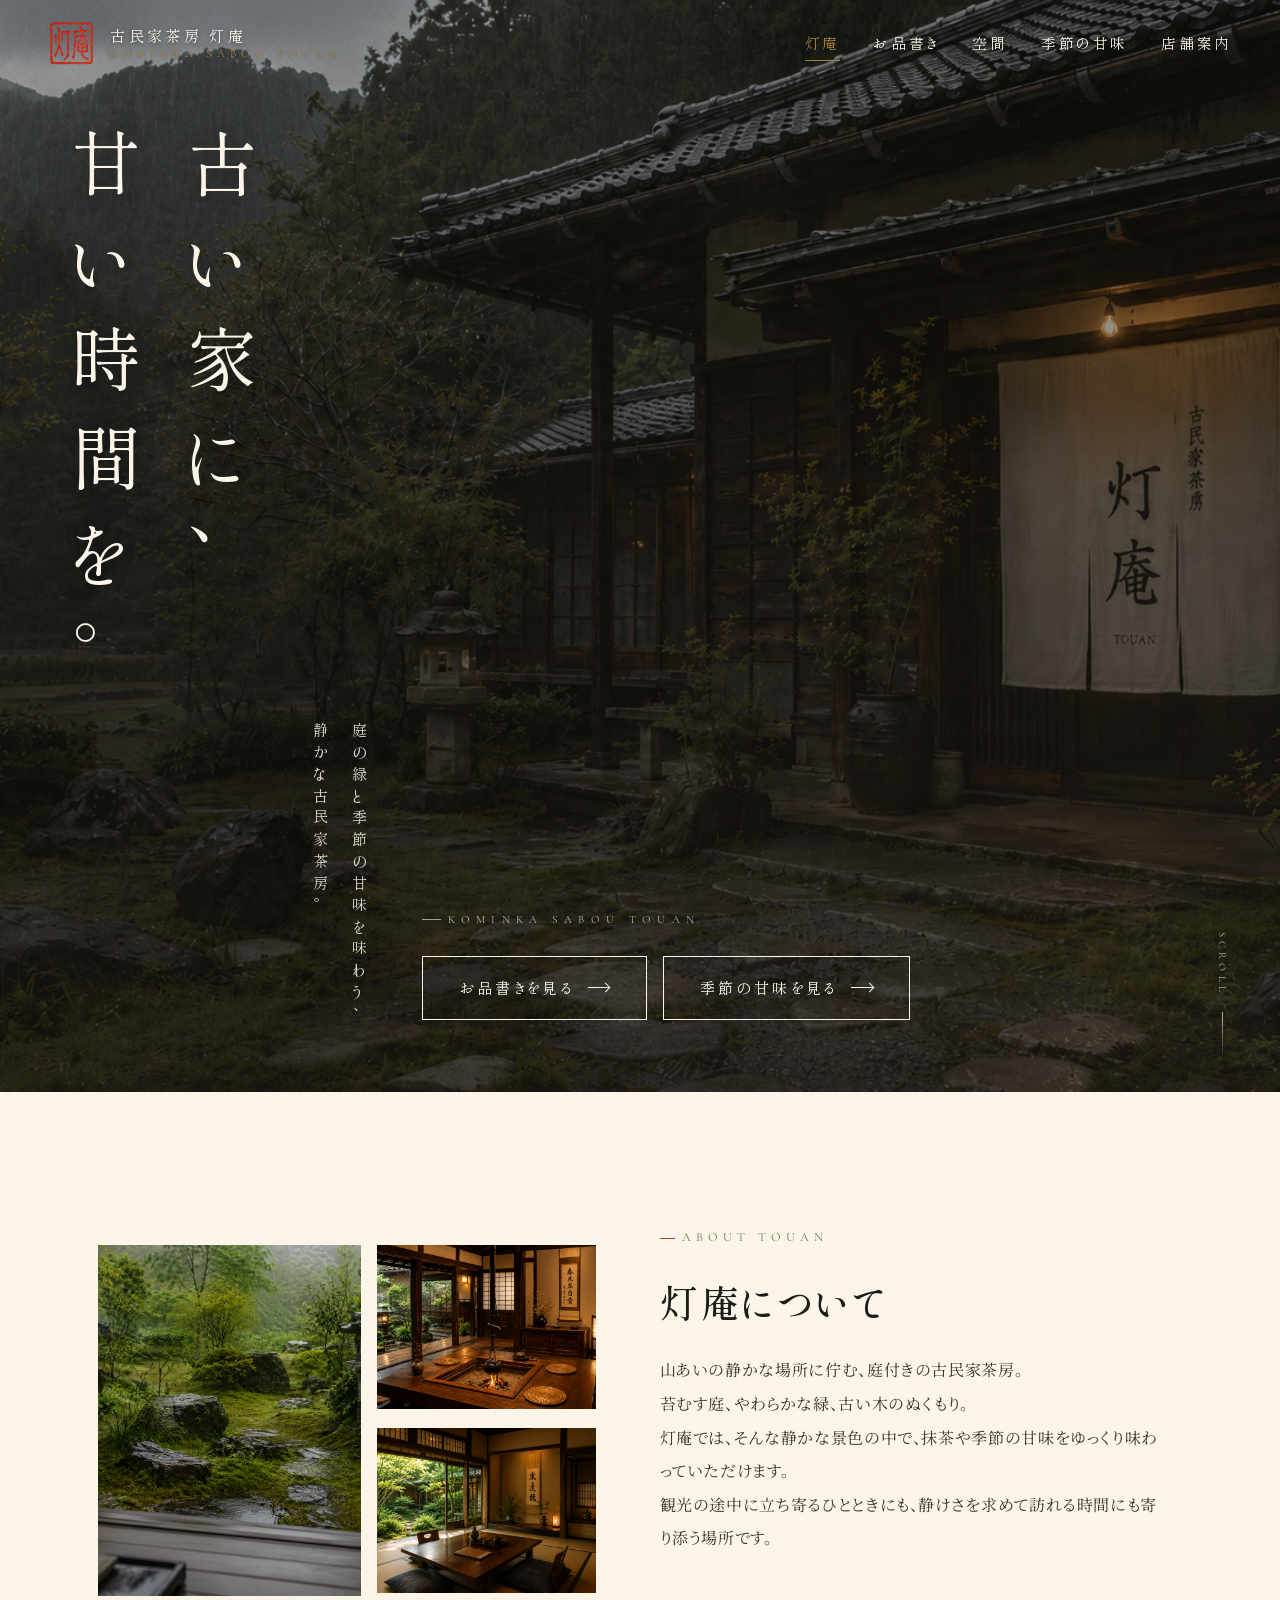
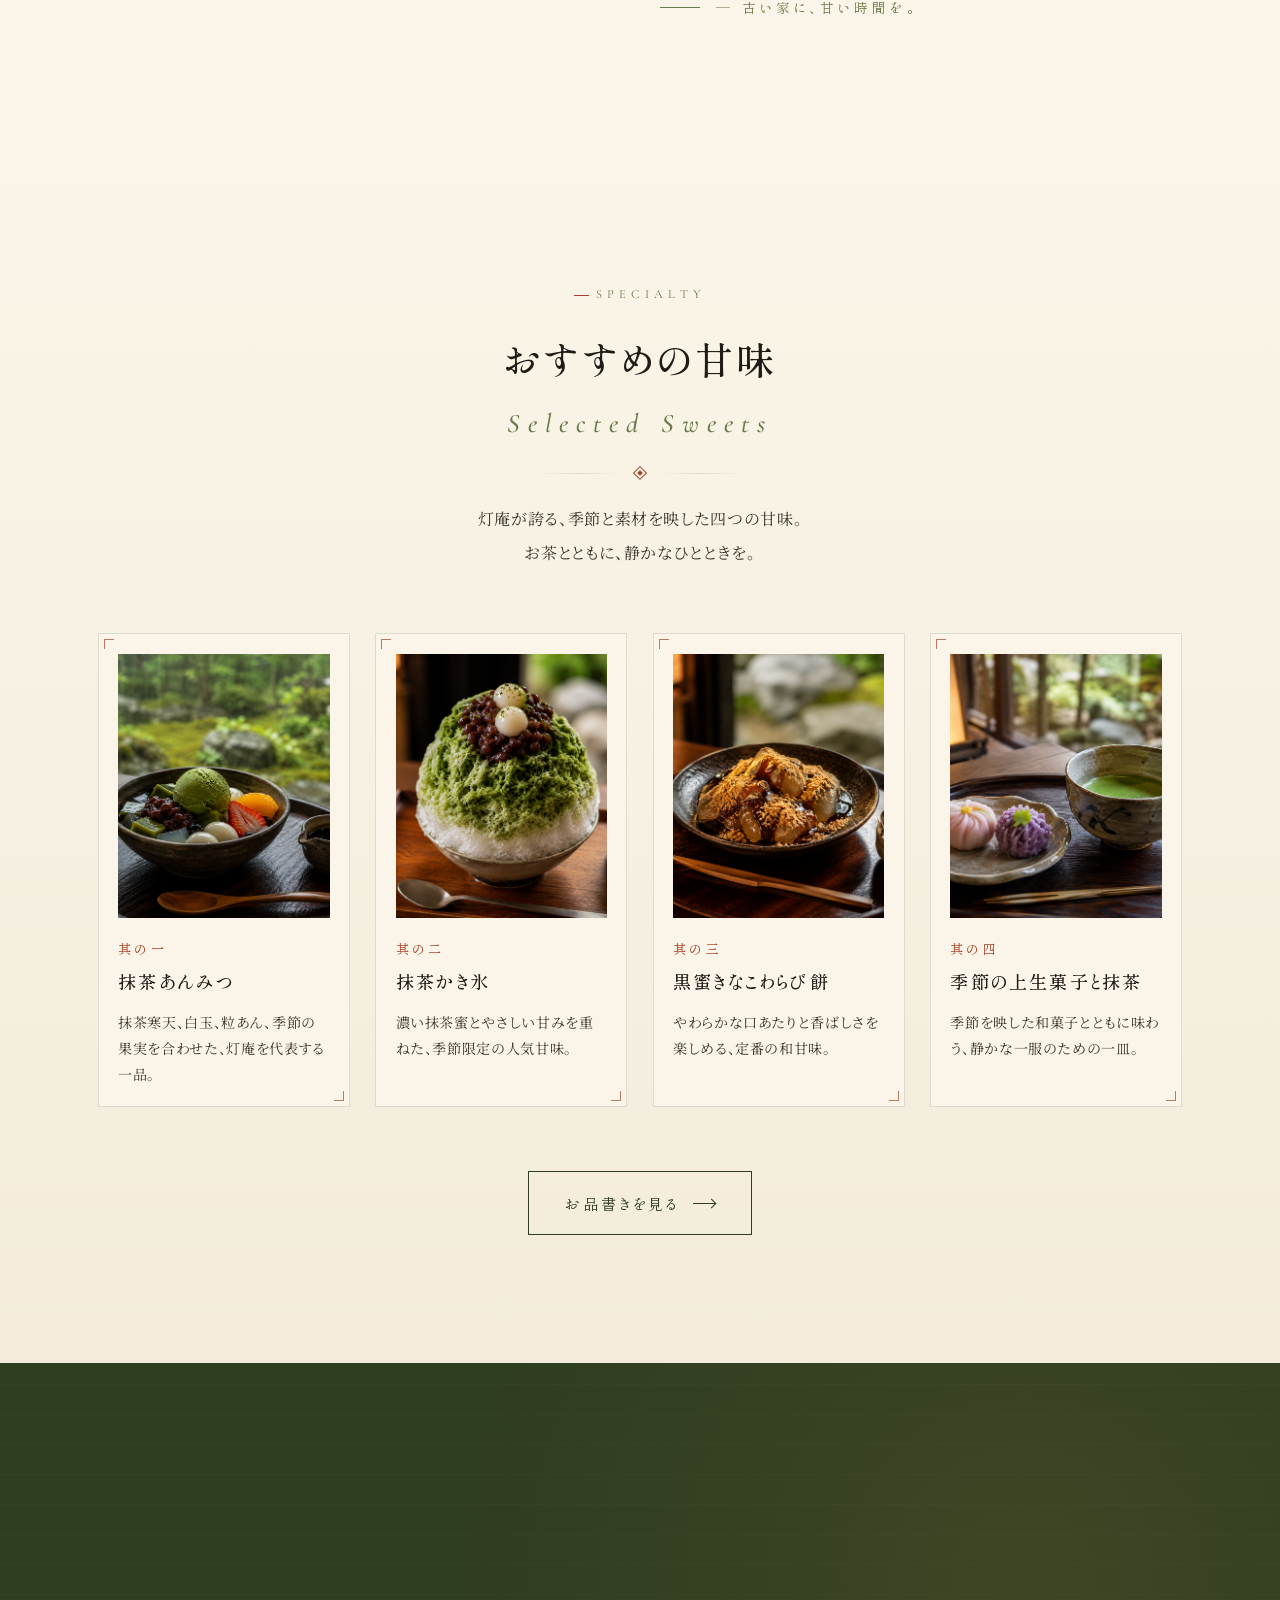
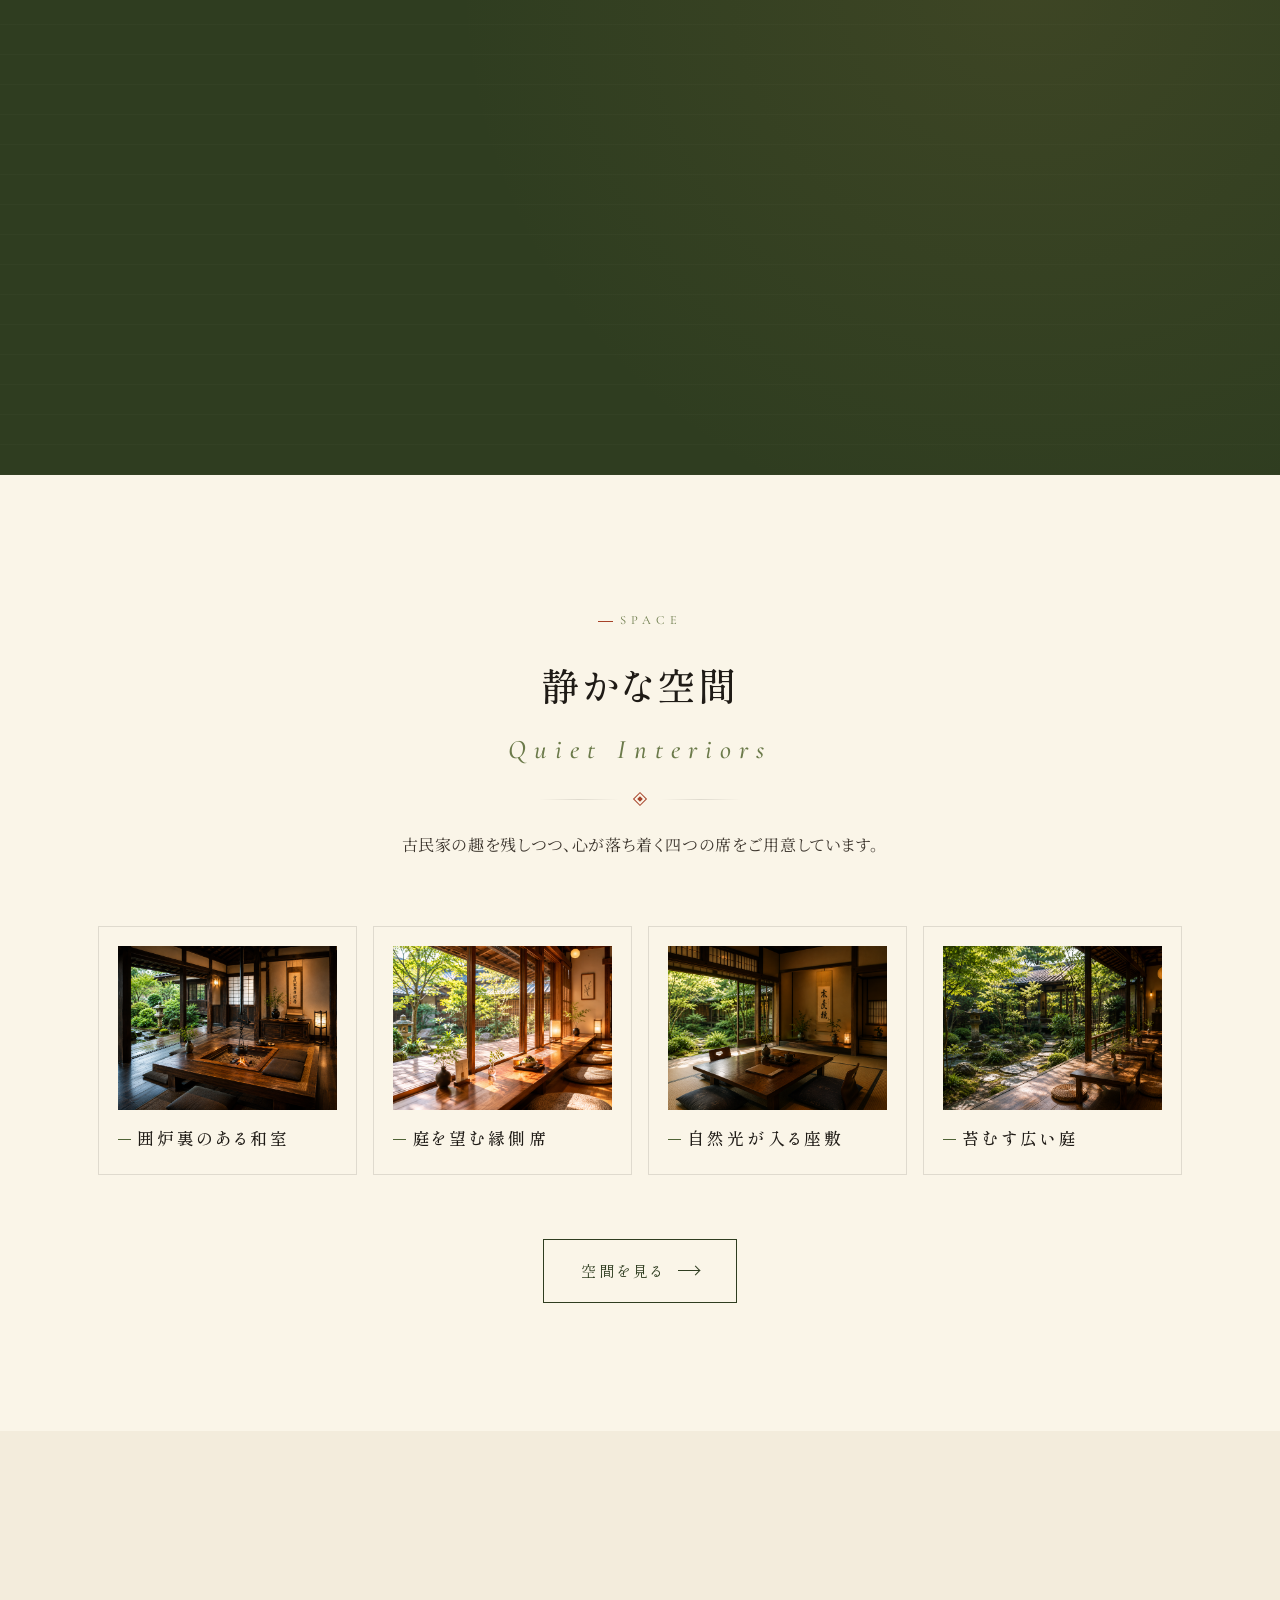
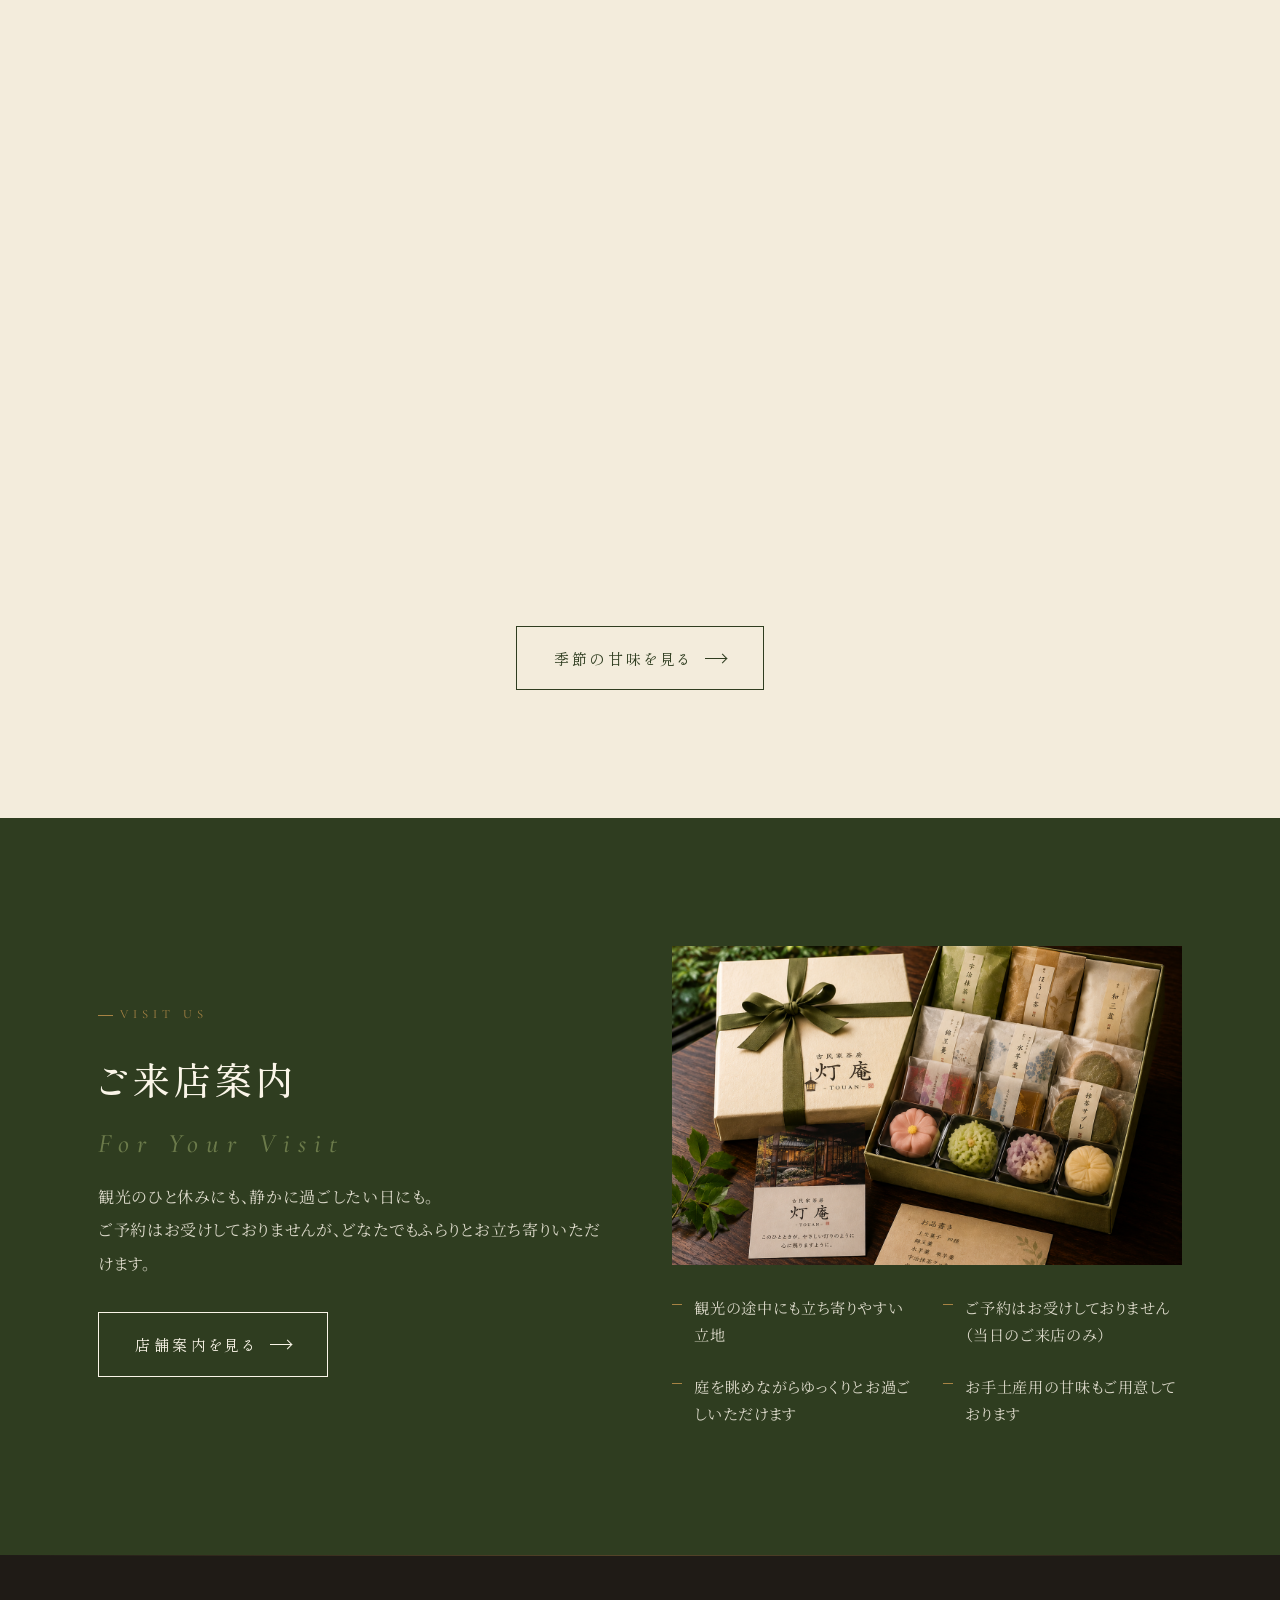
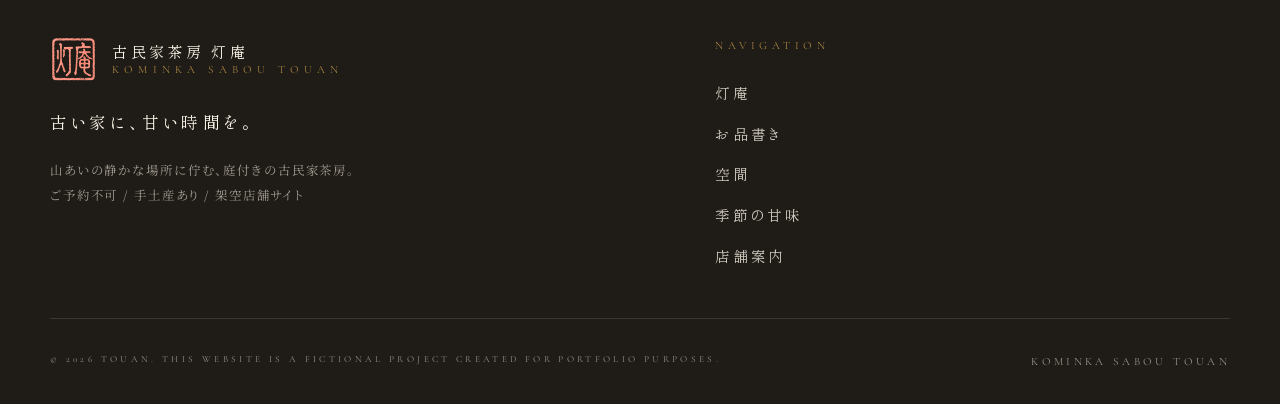
==== commit 0c25edb9: "first commit" ====
--- a/index.html
+++ b/index.html
@@ -98,7 +98,10 @@
             <span>古い家に、</span>
             <span>甘い時間を。</span>
           </h1>
-          <p class="hero__sub">庭の緑と季節の甘味を味わう、静かな古民家茶房。</p>
+          <p class="hero__sub">
+            <span>庭の緑と季節の甘味を味わう、</span>
+            <span>静かな古民家茶房。</span>
+          </p>
         </div>
 
         <div class="hero__meta">
@@ -160,7 +163,10 @@
             <span class="section-title__sub">Selected Sweets</span>
           </h2>
           <div class="ornament" aria-hidden="true"><span class="ornament__mark"></span></div>
-          <p class="section-lead">灯庵が誇る、季節と素材を映した四つの甘味。お茶とともに、静かなひとときを。</p>
+          <p class="section-lead">
+            <span class="section-lead__line">灯庵が誇る、季節と素材を映した四つの甘味。</span>
+            <span class="section-lead__line">お茶とともに、静かなひとときを。</span>
+          </p>
         </div>
 
         <div class="specials__grid">
--- a/css/style.css
+++ b/css/style.css
@@ -233,6 +233,11 @@
   margin-top: 1.4rem;
 }
 
+.section-lead__line {
+  display: block;
+  white-space: nowrap;
+}
+
 /* 飾り線（和紙の継ぎ目イメージ） */
 .ornament {
   display: flex;
@@ -790,12 +795,20 @@
 .hero__sub {
   writing-mode: vertical-rl;
   font-family: var(--font-mincho);
-  font-size: 0.95rem;
-  letter-spacing: 0.5em;
-  line-height: 2.2;
+  font-size: clamp(0.78rem, 1.6vw, 0.95rem);
+  letter-spacing: 0.45em;
+  line-height: 1.9;
   color: rgba(250, 245, 232, 0.85);
   margin-top: 4rem;
-  max-height: 50svh;
+}
+
+.hero__sub span {
+  display: block;
+  white-space: nowrap;
+}
+
+.hero__sub span + span {
+  margin-block-start: 0.7em;
 }
 
 .hero__meta {
--- a/css/responsive.css
+++ b/css/responsive.css
@@ -101,6 +101,10 @@
   .container { padding-inline: 1.4rem; }
   .site-header__inner { padding-inline: 1.4rem; }
 
+  .section-head .section-lead {
+    font-size: clamp(0.8rem, 3.2vw, 1rem);
+  }
+
   .logo__jp { font-size: 0.85rem; letter-spacing: 0.2em; }
   .logo__en { font-size: 0.62rem; letter-spacing: 0.35em; }
   .logo__mark { width: 40px; height: 40px; }
@@ -133,11 +137,7 @@
   }
 
   .hero__sub {
-    font-size: 0.85rem;
-    letter-spacing: 0.4em;
-    line-height: 2;
     margin-top: 2rem;
-    max-height: 40svh;
   }
 
   .hero__buttons {
@@ -355,11 +355,6 @@
   .hero__title {
     font-size: clamp(2rem, 10vw, 3rem);
     letter-spacing: 0.3em;
-  }
-
-  .hero__sub {
-    font-size: 0.78rem;
-    letter-spacing: 0.35em;
   }
 
   .concept__media {
